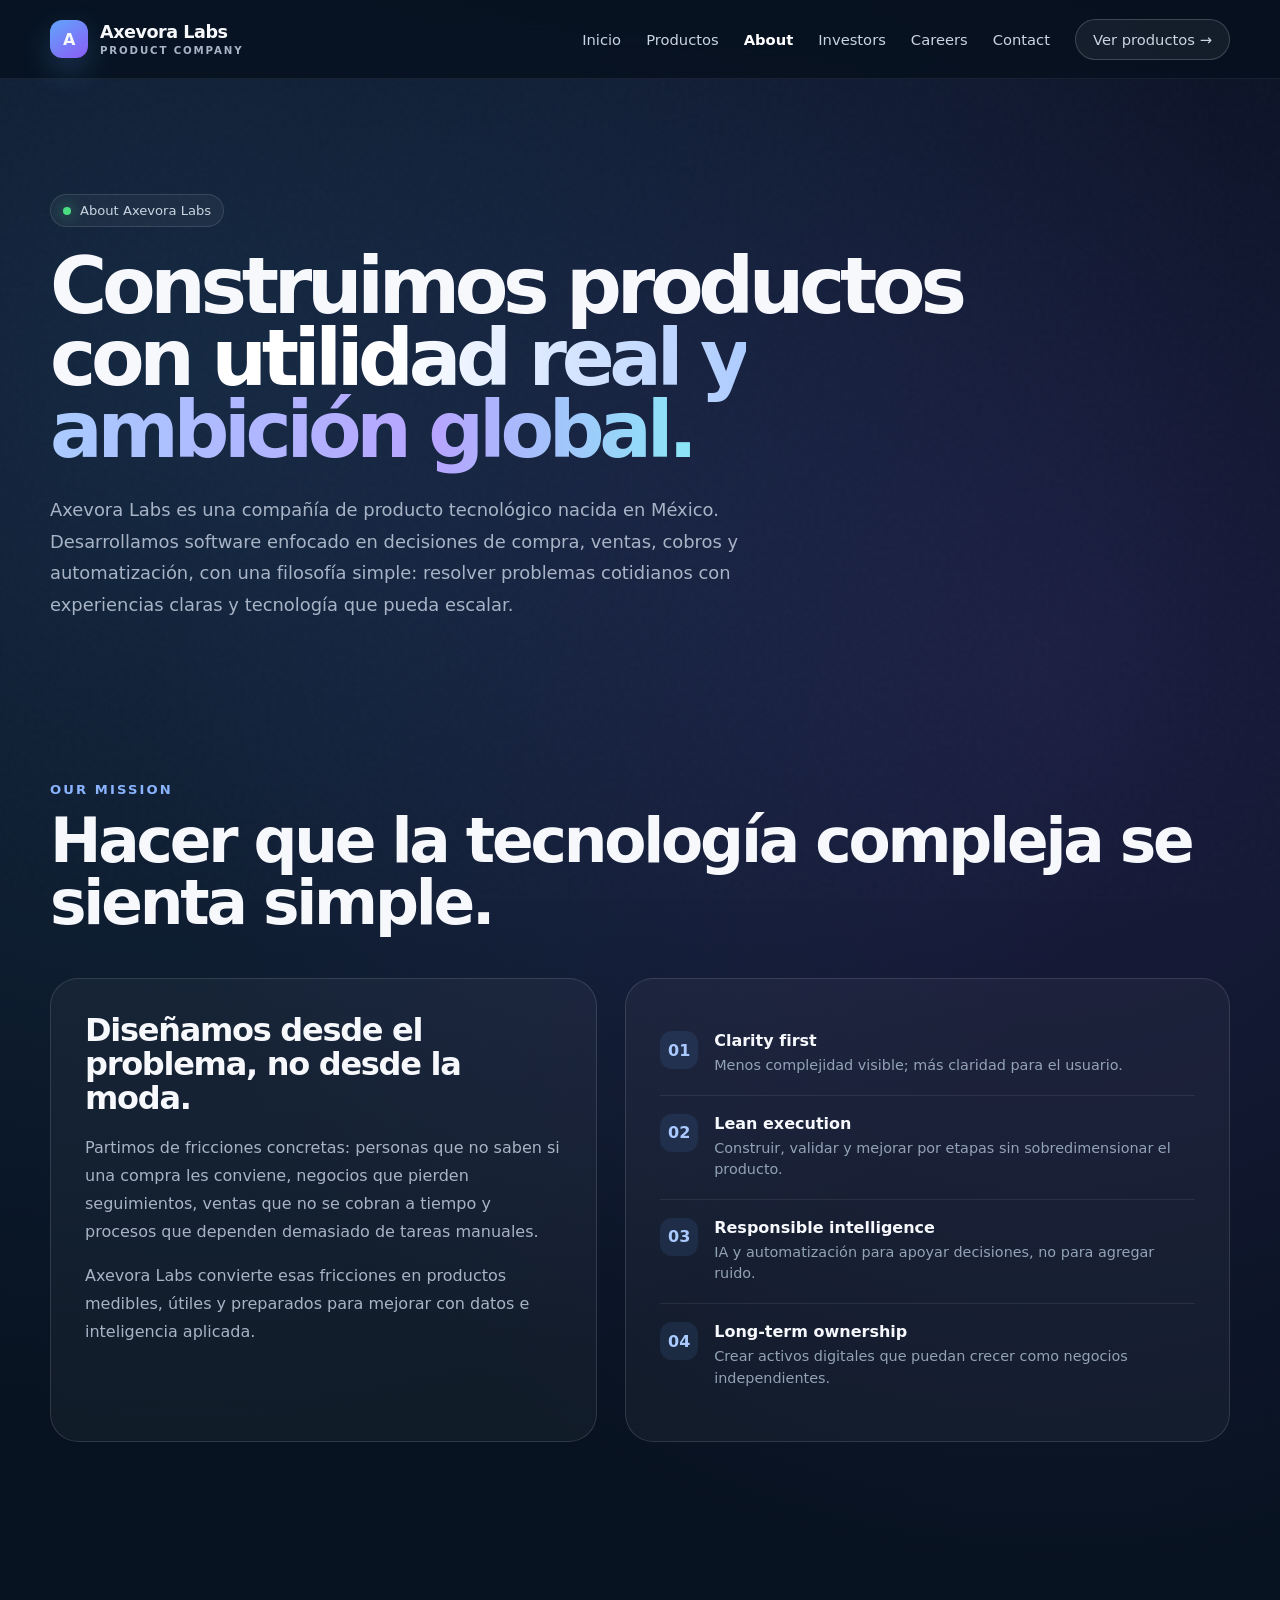
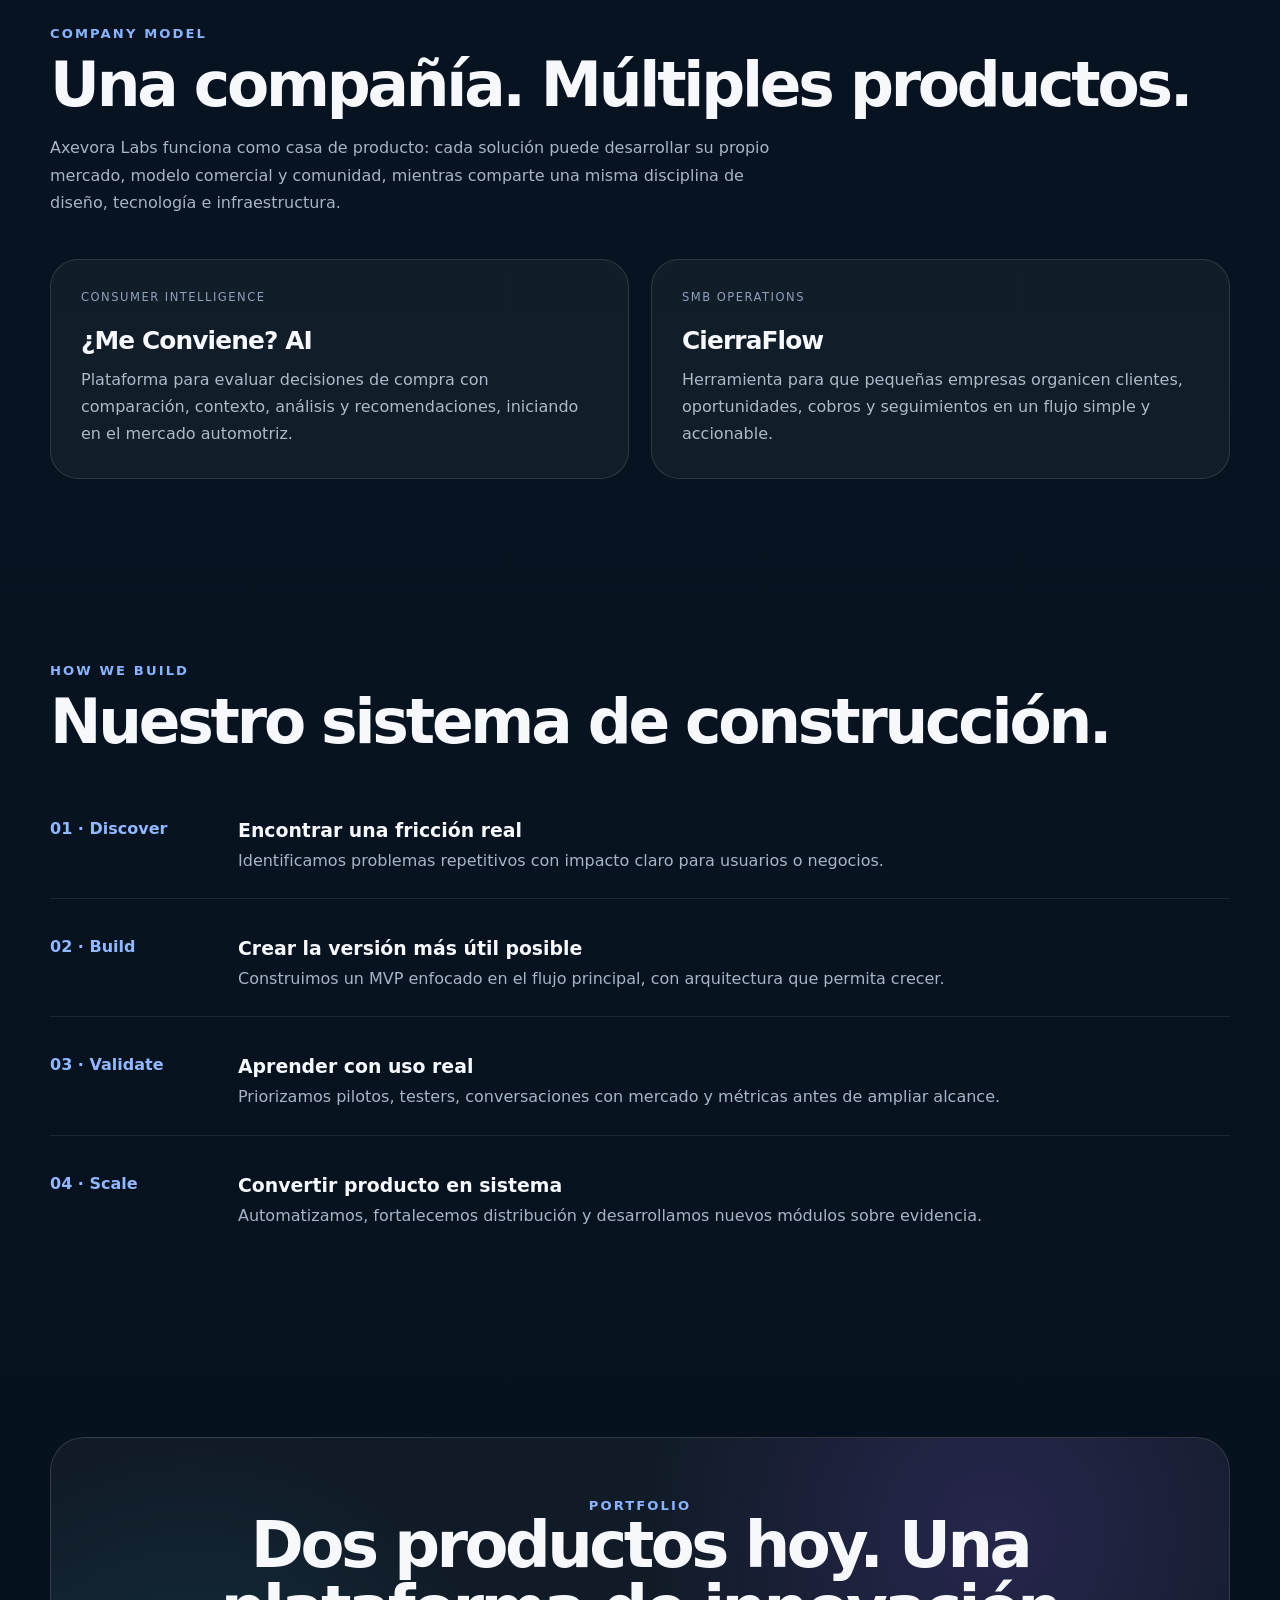
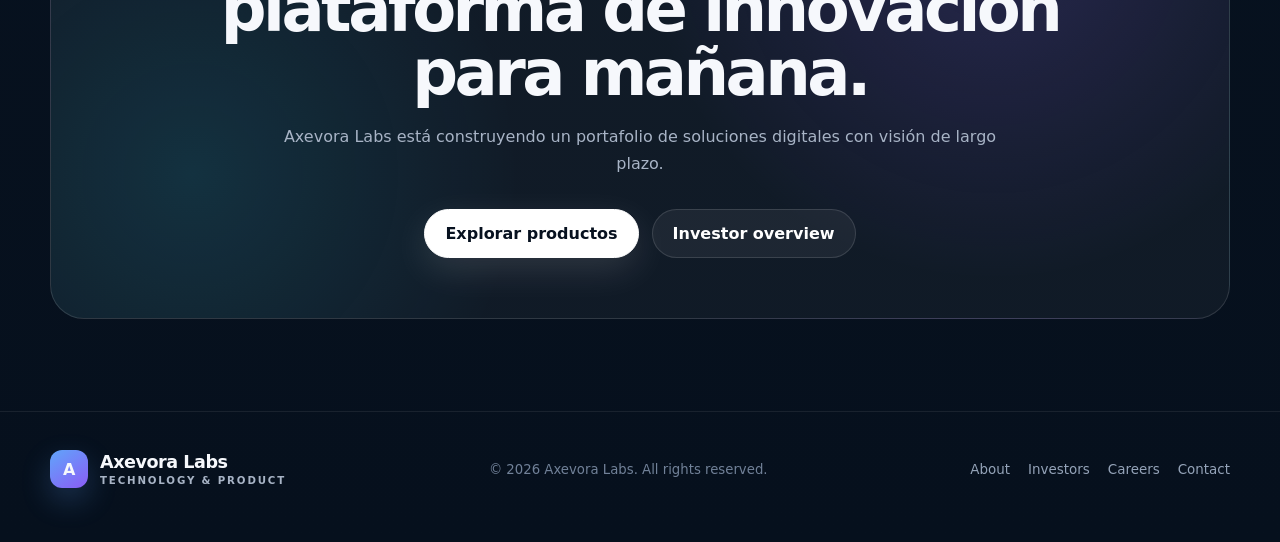
==== about.html @ 4fe407a6 "Add About page" ====
<!DOCTYPE html><html lang="es"><head><meta charset="UTF-8"><meta name="viewport" content="width=device-width,initial-scale=1"><meta name="description" content="About Axevora Labs — compañía de productos digitales e inteligencia aplicada."><meta name="theme-color" content="#07111f"><title>About | Axevora Labs</title><link rel="stylesheet" href="styles.css"></head><body><div class="noise"></div>
<div class="nav-wrap"><div class="container"><nav><a class="brand" href="index.html"><div class="brand-mark">A</div><div><span>Axevora Labs</span><small>Product Company</small></div></a><div class="nav-links"><a href="index.html">Inicio</a><a href="index.html#products">Productos</a><a class="active" href="about.html">About</a><a href="investors.html">Investors</a><a href="careers.html">Careers</a><a href="contact.html">Contact</a><a class="nav-cta" href="index.html#products">Ver productos →</a></div><a class="mobile-menu" href="index.html">Inicio</a></nav></div></div>
<main><section class="page-hero"><div class="container"><div class="eyebrow"><span class="dot"></span> About Axevora Labs</div><h1>Construimos productos con <span class="gradient-text">utilidad real y ambición global.</span></h1><p class="lede">Axevora Labs es una compañía de producto tecnológico nacida en México. Desarrollamos software enfocado en decisiones de compra, ventas, cobros y automatización, con una filosofía simple: resolver problemas cotidianos con experiencias claras y tecnología que pueda escalar.</p></div></section>
<section><div class="container"><div class="section-kicker">Our mission</div><h2 class="section-title">Hacer que la tecnología compleja se sienta simple.</h2><div class="split"><div class="panel"><h3>Diseñamos desde el problema, no desde la moda.</h3><p>Partimos de fricciones concretas: personas que no saben si una compra les conviene, negocios que pierden seguimientos, ventas que no se cobran a tiempo y procesos que dependen demasiado de tareas manuales.</p><p>Axevora Labs convierte esas fricciones en productos medibles, útiles y preparados para mejorar con datos e inteligencia aplicada.</p></div><div class="panel"><div class="value-list"><div class="value"><div class="value-num">01</div><div><strong>Clarity first</strong><span>Menos complejidad visible; más claridad para el usuario.</span></div></div><div class="value"><div class="value-num">02</div><div><strong>Lean execution</strong><span>Construir, validar y mejorar por etapas sin sobredimensionar el producto.</span></div></div><div class="value"><div class="value-num">03</div><div><strong>Responsible intelligence</strong><span>IA y automatización para apoyar decisiones, no para agregar ruido.</span></div></div><div class="value"><div class="value-num">04</div><div><strong>Long-term ownership</strong><span>Crear activos digitales que puedan crecer como negocios independientes.</span></div></div></div></div></div></div></section>
<section><div class="container"><div class="section-kicker">Company model</div><h2 class="section-title">Una compañía. Múltiples productos.</h2><p class="section-copy">Axevora Labs funciona como casa de producto: cada solución puede desarrollar su propio mercado, modelo comercial y comunidad, mientras comparte una misma disciplina de diseño, tecnología e infraestructura.</p><div class="grid-2"><div class="card"><div class="meta">Consumer intelligence</div><h3>¿Me Conviene? AI</h3><p>Plataforma para evaluar decisiones de compra con comparación, contexto, análisis y recomendaciones, iniciando en el mercado automotriz.</p></div><div class="card"><div class="meta">SMB operations</div><h3>CierraFlow</h3><p>Herramienta para que pequeñas empresas organicen clientes, oportunidades, cobros y seguimientos en un flujo simple y accionable.</p></div></div></div></section>
<section><div class="container"><div class="section-kicker">How we build</div><h2 class="section-title">Nuestro sistema de construcción.</h2><div class="timeline"><div class="timeline-item"><div class="year">01 · Discover</div><div><strong>Encontrar una fricción real</strong><p>Identificamos problemas repetitivos con impacto claro para usuarios o negocios.</p></div></div><div class="timeline-item"><div class="year">02 · Build</div><div><strong>Crear la versión más útil posible</strong><p>Construimos un MVP enfocado en el flujo principal, con arquitectura que permita crecer.</p></div></div><div class="timeline-item"><div class="year">03 · Validate</div><div><strong>Aprender con uso real</strong><p>Priorizamos pilotos, testers, conversaciones con mercado y métricas antes de ampliar alcance.</p></div></div><div class="timeline-item"><div class="year">04 · Scale</div><div><strong>Convertir producto en sistema</strong><p>Automatizamos, fortalecemos distribución y desarrollamos nuevos módulos sobre evidencia.</p></div></div></div></div></section>
<section><div class="container"><div class="cta"><div class="section-kicker">Portfolio</div><h2>Dos productos hoy. Una plataforma de innovación para mañana.</h2><p>Axevora Labs está construyendo un portafolio de soluciones digitales con visión de largo plazo.</p><div class="actions" style="justify-content:center"><a class="btn btn-primary" href="index.html#products">Explorar productos</a><a class="btn btn-secondary" href="investors.html">Investor overview</a></div></div></div></section></main>
<footer><div class="container footer-grid"><a class="brand" href="index.html"><div class="brand-mark">A</div><div><span>Axevora Labs</span><small>Technology & Product</small></div></a><div class="footer-copy">© 2026 Axevora Labs. All rights reserved.</div><div class="footer-links"><a href="about.html">About</a><a href="investors.html">Investors</a><a href="careers.html">Careers</a><a href="contact.html">Contact</a></div></div></footer><script src="app.js"></script></body></html>
---- styles.css ----
:root{--bg:#06101d;--bg2:#0a1728;--panel:rgba(255,255,255,.055);--text:#f6f8fc;--muted:#a8b4c6;--line:rgba(255,255,255,.12);--accent:#60a5fa;--accent2:#8b5cf6;--accent3:#22d3ee;--success:#4ade80;--shadow:0 30px 80px rgba(0,0,0,.28);--max:1180px}*{box-sizing:border-box}html{scroll-behavior:smooth}body{margin:0;font-family:Inter,ui-sans-serif,system-ui,-apple-system,BlinkMacSystemFont,"Segoe UI",sans-serif;color:var(--text);background:radial-gradient(circle at 15% 10%,rgba(96,165,250,.16),transparent 30%),radial-gradient(circle at 82% 18%,rgba(139,92,246,.15),transparent 28%),linear-gradient(180deg,#07111f 0%,#081321 55%,#06101d 100%);min-height:100vh;overflow-x:hidden}a{color:inherit;text-decoration:none}.noise{position:fixed;inset:0;pointer-events:none;opacity:.12;z-index:-1;background-image:url("data:image/svg+xml,%3Csvg viewBox='0 0 180 180' xmlns='http://www.w3.org/2000/svg'%3E%3Cfilter id='n'%3E%3CfeTurbulence type='fractalNoise' baseFrequency='.95' numOctaves='3' stitchTiles='stitch'/%3E%3C/filter%3E%3Crect width='100%25' height='100%25' filter='url(%23n)' opacity='.16'/%3E%3C/svg%3E")}.container{width:min(calc(100% - 40px),var(--max));margin:auto}.nav-wrap{position:sticky;top:0;z-index:50;backdrop-filter:blur(18px);background:rgba(6,16,29,.78);border-bottom:1px solid rgba(255,255,255,.07)}nav{height:78px;display:flex;align-items:center;justify-content:space-between;gap:28px}.brand{display:flex;align-items:center;gap:12px;font-weight:800;letter-spacing:-.03em}.brand-mark{width:38px;height:38px;border-radius:12px;background:linear-gradient(145deg,var(--accent),var(--accent2));display:grid;place-items:center;box-shadow:0 12px 30px rgba(96,165,250,.24);font-weight:900}.brand span{font-size:1.1rem}.brand small{display:block;font-size:.64rem;color:var(--muted);letter-spacing:.18em;text-transform:uppercase;margin-top:2px}.nav-links{display:flex;align-items:center;gap:25px;color:#cbd5e1;font-size:.92rem}.nav-links a:hover,.nav-links a.active{color:#fff}.nav-links a.active{font-weight:800}.nav-cta{padding:11px 17px;border:1px solid rgba(255,255,255,.18);border-radius:999px;background:rgba(255,255,255,.06)}.mobile-menu{display:none}.page-hero{padding:115px 0 70px}.page-hero .eyebrow,.eyebrow{display:inline-flex;align-items:center;gap:9px;padding:8px 12px;border-radius:999px;border:1px solid rgba(255,255,255,.12);background:rgba(255,255,255,.045);color:#cbd5e1;font-size:.82rem;margin-bottom:24px}.dot{width:8px;height:8px;border-radius:50%;background:var(--success);box-shadow:0 0 16px rgba(74,222,128,.8)}h1{margin:0;font-size:clamp(3.2rem,7vw,6.8rem);line-height:.92;letter-spacing:-.068em;max-width:980px}.page-hero h1{font-size:clamp(3rem,6.1vw,5.8rem)}.gradient-text{background:linear-gradient(90deg,#fff 15%,#a9c9ff 47%,#b7a4ff 78%,#8be7f7);-webkit-background-clip:text;background-clip:text;color:transparent}.lede{color:var(--muted);font-size:1.12rem;line-height:1.75;max-width:760px;margin:28px 0 0}.actions{display:flex;flex-wrap:wrap;gap:13px;margin-top:32px}.btn{display:inline-flex;align-items:center;justify-content:center;gap:10px;padding:14px 20px;border-radius:999px;font-weight:750;border:1px solid rgba(255,255,255,.13);transition:.25s ease}.btn-primary{background:#fff;color:#07111f;border-color:#fff;box-shadow:0 12px 36px rgba(255,255,255,.12)}.btn-secondary{background:rgba(255,255,255,.055);color:#fff}.btn:hover{transform:translateY(-2px)}section{padding:92px 0}.section-kicker{color:#8ab4ff;font-weight:800;font-size:.82rem;text-transform:uppercase;letter-spacing:.16em}.section-title{font-size:clamp(2.25rem,4.8vw,4.2rem);letter-spacing:-.052em;line-height:1.01;margin:13px 0 18px}.section-copy{color:var(--muted);max-width:720px;line-height:1.72}.grid-2{display:grid;grid-template-columns:repeat(2,1fr);gap:22px;margin-top:42px}.grid-3{display:grid;grid-template-columns:repeat(3,1fr);gap:18px;margin-top:42px}.card{padding:30px;border-radius:28px;border:1px solid var(--line);background:rgba(255,255,255,.045);position:relative;overflow:hidden}.card h3{font-size:1.55rem;letter-spacing:-.035em;margin:0 0 12px}.card p{color:#aeb9c9;line-height:1.68;margin:0}.card .meta{color:#8ea1ba;text-transform:uppercase;letter-spacing:.13em;font-size:.72rem;margin-bottom:22px}.number{font-size:3rem;font-weight:850;letter-spacing:-.06em;margin-bottom:18px}.timeline{margin-top:42px;display:grid;gap:14px}.timeline-item{display:grid;grid-template-columns:160px 1fr;gap:28px;padding:24px 0;border-bottom:1px solid rgba(255,255,255,.09)}.timeline-item:last-child{border-bottom:0}.timeline-item .year{color:#91b7ff;font-weight:800}.timeline-item strong{display:block;font-size:1.18rem;margin-bottom:7px}.timeline-item p{margin:0;color:var(--muted);line-height:1.65}.metric-grid{display:grid;grid-template-columns:repeat(4,1fr);gap:14px;margin-top:40px}.metric{border:1px solid var(--line);border-radius:22px;padding:25px;background:rgba(255,255,255,.035)}.metric strong{font-size:2rem;display:block;letter-spacing:-.05em}.metric span{color:#8fa0b6;font-size:.82rem}.split{display:grid;grid-template-columns:.95fr 1.05fr;gap:28px;align-items:stretch;margin-top:44px}.panel{border:1px solid var(--line);border-radius:28px;padding:34px;background:rgba(255,255,255,.04)}.panel h3{font-size:2rem;line-height:1.07;letter-spacing:-.04em;margin:0 0 18px}.panel p{color:var(--muted);line-height:1.75}.value-list{display:grid}.value{display:flex;gap:16px;padding:18px 0;border-bottom:1px solid rgba(255,255,255,.08)}.value:last-child{border-bottom:0}.value-num{width:38px;height:38px;flex:0 0 38px;border-radius:12px;display:grid;place-items:center;background:rgba(96,165,250,.1);color:#a9c9ff;font-weight:850}.value strong{display:block;margin-bottom:5px}.value span{color:#93a3b7;font-size:.9rem;line-height:1.5}.cta{border:1px solid rgba(255,255,255,.13);border-radius:34px;padding:60px;background:radial-gradient(circle at 80% 20%,rgba(139,92,246,.18),transparent 34%),radial-gradient(circle at 12% 70%,rgba(34,211,238,.12),transparent 30%),rgba(255,255,255,.045);text-align:center}.cta h2{font-size:clamp(2.4rem,5vw,4.7rem);letter-spacing:-.055em;line-height:1;margin:0 auto 18px;max-width:880px}.cta p{color:var(--muted);max-width:720px;margin:0 auto 29px;line-height:1.7}.role{display:flex;flex-direction:column;min-height:260px}.role .location{color:#8ea1ba;font-size:.8rem;margin-bottom:20px}.role .pill{margin-top:auto;align-self:flex-start;padding:8px 11px;border:1px solid rgba(255,255,255,.11);border-radius:999px;color:#cbd5e1;font-size:.76rem}.notice{padding:18px 20px;border:1px solid rgba(96,165,250,.22);background:rgba(96,165,250,.07);border-radius:18px;color:#c8d7ea;line-height:1.6;margin-top:25px}.investor-band{display:grid;grid-template-columns:1.15fr .85fr;gap:24px;margin-top:42px}.thesis{font-size:clamp(2rem,4vw,3.7rem);letter-spacing:-.05em;line-height:1.05;margin:0}.list-clean{list-style:none;margin:0;padding:0}.list-clean li{padding:15px 0;border-bottom:1px solid rgba(255,255,255,.08);color:#b4c0d0}.list-clean li:last-child{border-bottom:0}.product-strip{display:grid;grid-template-columns:1fr 1fr;gap:16px;margin-top:30px}.product-mini{padding:20px;border-radius:20px;border:1px solid var(--line);background:rgba(255,255,255,.04)}.product-mini strong{display:block;font-size:1.15rem;margin-bottom:6px}.product-mini span{color:#90a0b5;font-size:.84rem;line-height:1.5}.hero-home{min-height:calc(100vh - 78px);display:grid;align-items:center;padding:88px 0 70px}.hero-grid{display:grid;grid-template-columns:1.12fr .88fr;gap:62px;align-items:center}.hero-card{position:relative;border:1px solid rgba(255,255,255,.11);background:linear-gradient(180deg,rgba(255,255,255,.085),rgba(255,255,255,.035));box-shadow:var(--shadow);border-radius:32px;padding:28px;overflow:hidden;min-height:510px}.hero-card:before{content:"";position:absolute;width:320px;height:320px;right:-120px;top:-100px;border-radius:50%;background:rgba(96,165,250,.14);filter:blur(10px)}.card-label{color:#97a6bb;text-transform:uppercase;font-size:.74rem;letter-spacing:.17em}.signal{margin-top:26px;padding:22px;border-radius:22px;background:rgba(5,15,28,.64);border:1px solid rgba(255,255,255,.09)}.signal-top{display:flex;align-items:center;justify-content:space-between;gap:10px;margin-bottom:25px}.signal-title{font-size:1.2rem;font-weight:800}.status{font-size:.75rem;color:#b8eecb;background:rgba(74,222,128,.1);padding:6px 9px;border-radius:999px}.bars{display:flex;align-items:flex-end;gap:10px;height:160px;padding-top:18px}.bar{flex:1;border-radius:10px 10px 4px 4px;background:linear-gradient(180deg,#86b8ff,#7658f2);opacity:.9}.bar:nth-child(1){height:36%}.bar:nth-child(2){height:54%}.bar:nth-child(3){height:43%}.bar:nth-child(4){height:72%}.bar:nth-child(5){height:82%}.bar:nth-child(6){height:100%}.signal-footer{display:grid;grid-template-columns:repeat(2,1fr);gap:12px;margin-top:18px}.mini{background:rgba(255,255,255,.045);border:1px solid rgba(255,255,255,.08);border-radius:17px;padding:16px}.mini strong{display:block;font-size:1.42rem}.mini span{color:#8fa0b6;font-size:.76rem}.products-grid{display:grid;grid-template-columns:repeat(2,1fr);gap:22px;margin-top:44px}.product{padding:31px;border-radius:28px;border:1px solid var(--line);background:rgba(255,255,255,.045);position:relative;overflow:hidden;transition:.28s ease;min-height:420px;display:flex;flex-direction:column}.product:hover{transform:translateY(-5px);background:rgba(255,255,255,.062);border-color:rgba(255,255,255,.18)}.product-logo{display:flex;align-items:center;gap:15px;margin-bottom:62px;position:relative;z-index:2}.logo-icon{width:58px;height:58px;border-radius:17px;display:grid;place-items:center;border:1px solid rgba(255,255,255,.13);background:rgba(255,255,255,.07)}.logo-icon svg{width:34px;height:34px}.product-name{font-size:1.38rem;font-weight:850;letter-spacing:-.03em}.product-type{color:#8292a8;font-size:.77rem;margin-top:3px}.product h3{font-size:2rem;letter-spacing:-.04em;line-height:1.08;margin:0 0 15px;max-width:520px}.product p{color:#aeb9c9;line-height:1.65;margin:0 0 28px;max-width:560px}.product-link{margin-top:auto;display:inline-flex;align-items:center;gap:10px;font-weight:800;color:#fff;position:relative;z-index:2}footer{padding:38px 0 54px;border-top:1px solid rgba(255,255,255,.08)}.footer-grid{display:flex;align-items:center;justify-content:space-between;gap:20px;flex-wrap:wrap}.footer-copy{color:#718198;font-size:.83rem}.footer-links{display:flex;gap:18px;color:#94a3b8;font-size:.84rem;flex-wrap:wrap}@media(max-width:900px){.nav-links{display:none}.mobile-menu{display:inline-flex;padding:10px 13px;border-radius:12px;border:1px solid var(--line);background:rgba(255,255,255,.05);color:#fff}.hero-grid,.split,.investor-band{grid-template-columns:1fr}.hero-home{padding-top:58px}.hero-card{min-height:auto}.products-grid,.grid-3{grid-template-columns:1fr}.grid-2{grid-template-columns:1fr}.metric-grid{grid-template-columns:repeat(2,1fr)}.timeline-item{grid-template-columns:1fr;gap:8px}.cta{padding:42px 22px}}@media(max-width:560px){.container{width:min(calc(100% - 24px),var(--max))}nav{height:68px}.hero-home{min-height:auto;padding:48px 0 55px}.page-hero{padding:72px 0 48px}h1,.page-hero h1{font-size:3.2rem}section{padding:72px 0}.product{padding:24px;min-height:390px}.product-logo{margin-bottom:46px}.metric-grid,.product-strip{grid-template-columns:1fr}.footer-grid{align-items:flex-start;flex-direction:column}}

/* Contact */
.contact-layout{display:grid;grid-template-columns:.86fr 1.14fr;gap:28px;margin-top:44px;align-items:start}.contact-info{display:grid;gap:16px}.contact-card{padding:26px;border:1px solid var(--line);border-radius:24px;background:rgba(255,255,255,.04)}.contact-card .icon{width:44px;height:44px;border-radius:14px;display:grid;place-items:center;background:rgba(96,165,250,.1);border:1px solid rgba(96,165,250,.16);margin-bottom:20px;font-size:1.05rem}.contact-card h3{margin:0 0 8px;font-size:1.18rem;letter-spacing:-.025em}.contact-card p{margin:0;color:var(--muted);line-height:1.6;font-size:.92rem}.contact-card a{display:inline-block;margin-top:12px;color:#cfe2ff;font-weight:750}.contact-form-wrap{border:1px solid var(--line);border-radius:30px;background:linear-gradient(180deg,rgba(255,255,255,.065),rgba(255,255,255,.035));padding:34px;box-shadow:var(--shadow)}.contact-form-wrap h2{margin:0 0 8px;font-size:2rem;letter-spacing:-.04em}.form-intro{margin:0 0 28px;color:var(--muted);line-height:1.6}.contact-form{display:grid;gap:18px}.form-grid{display:grid;grid-template-columns:1fr 1fr;gap:16px}.field{display:grid;gap:8px}.field label{font-size:.82rem;color:#cbd5e1;font-weight:700}.field input,.field select,.field textarea{width:100%;border:1px solid rgba(255,255,255,.12);background:rgba(4,12,23,.66);color:#fff;border-radius:15px;padding:14px 15px;outline:none;font:inherit;transition:.2s ease}.field textarea{min-height:150px;resize:vertical}.field input::placeholder,.field textarea::placeholder{color:#66768d}.field input:focus,.field select:focus,.field textarea:focus{border-color:rgba(96,165,250,.6);box-shadow:0 0 0 4px rgba(96,165,250,.08)}.field select option{background:#0a1728;color:#fff}.consent{display:flex;gap:10px;align-items:flex-start;color:#91a1b6;font-size:.8rem;line-height:1.5}.consent input{margin-top:3px}.form-submit{border:0;cursor:pointer;min-width:170px}.form-submit[disabled]{opacity:.6;cursor:wait;transform:none}.form-status{display:none;padding:13px 15px;border-radius:14px;font-size:.86rem;line-height:1.5}.form-status.show{display:block}.form-status.success{background:rgba(74,222,128,.08);border:1px solid rgba(74,222,128,.2);color:#c7f9d8}.form-status.error{background:rgba(248,113,113,.08);border:1px solid rgba(248,113,113,.2);color:#fecaca}.form-note{color:#718198;font-size:.74rem;line-height:1.5;margin:0}.hp-field{position:absolute!important;left:-9999px!important;opacity:0!important;pointer-events:none!important}.contact-band{display:grid;grid-template-columns:1fr 1fr 1fr;gap:16px;margin-top:38px}.contact-band .card{min-height:220px}.contact-band .card strong{display:block;font-size:1.05rem;margin-bottom:8px}.contact-band .card a{color:#bfdbfe;font-weight:700}@media(max-width:900px){.contact-layout{grid-template-columns:1fr}.contact-band{grid-template-columns:1fr}.contact-info{grid-template-columns:1fr 1fr}}@media(max-width:620px){.form-grid,.contact-info{grid-template-columns:1fr}.contact-form-wrap{padding:24px}.contact-layout{margin-top:30px}}
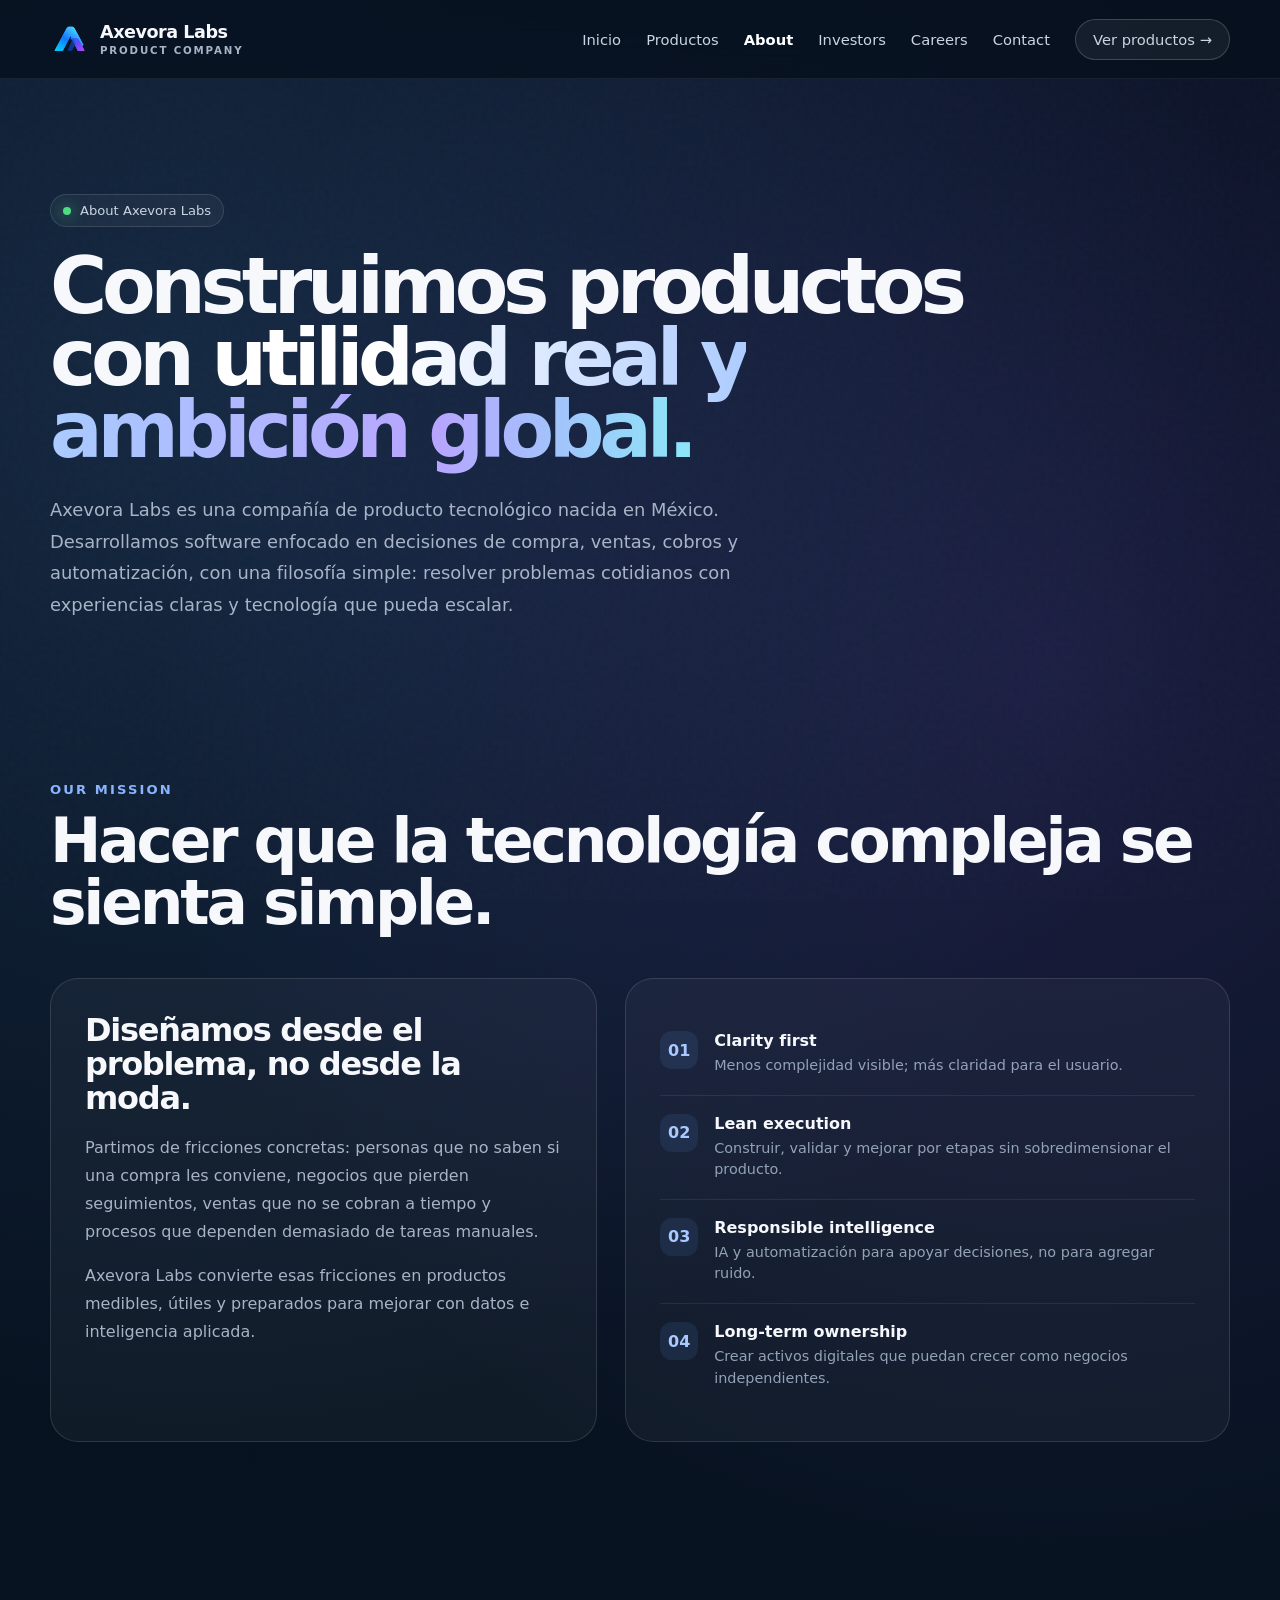
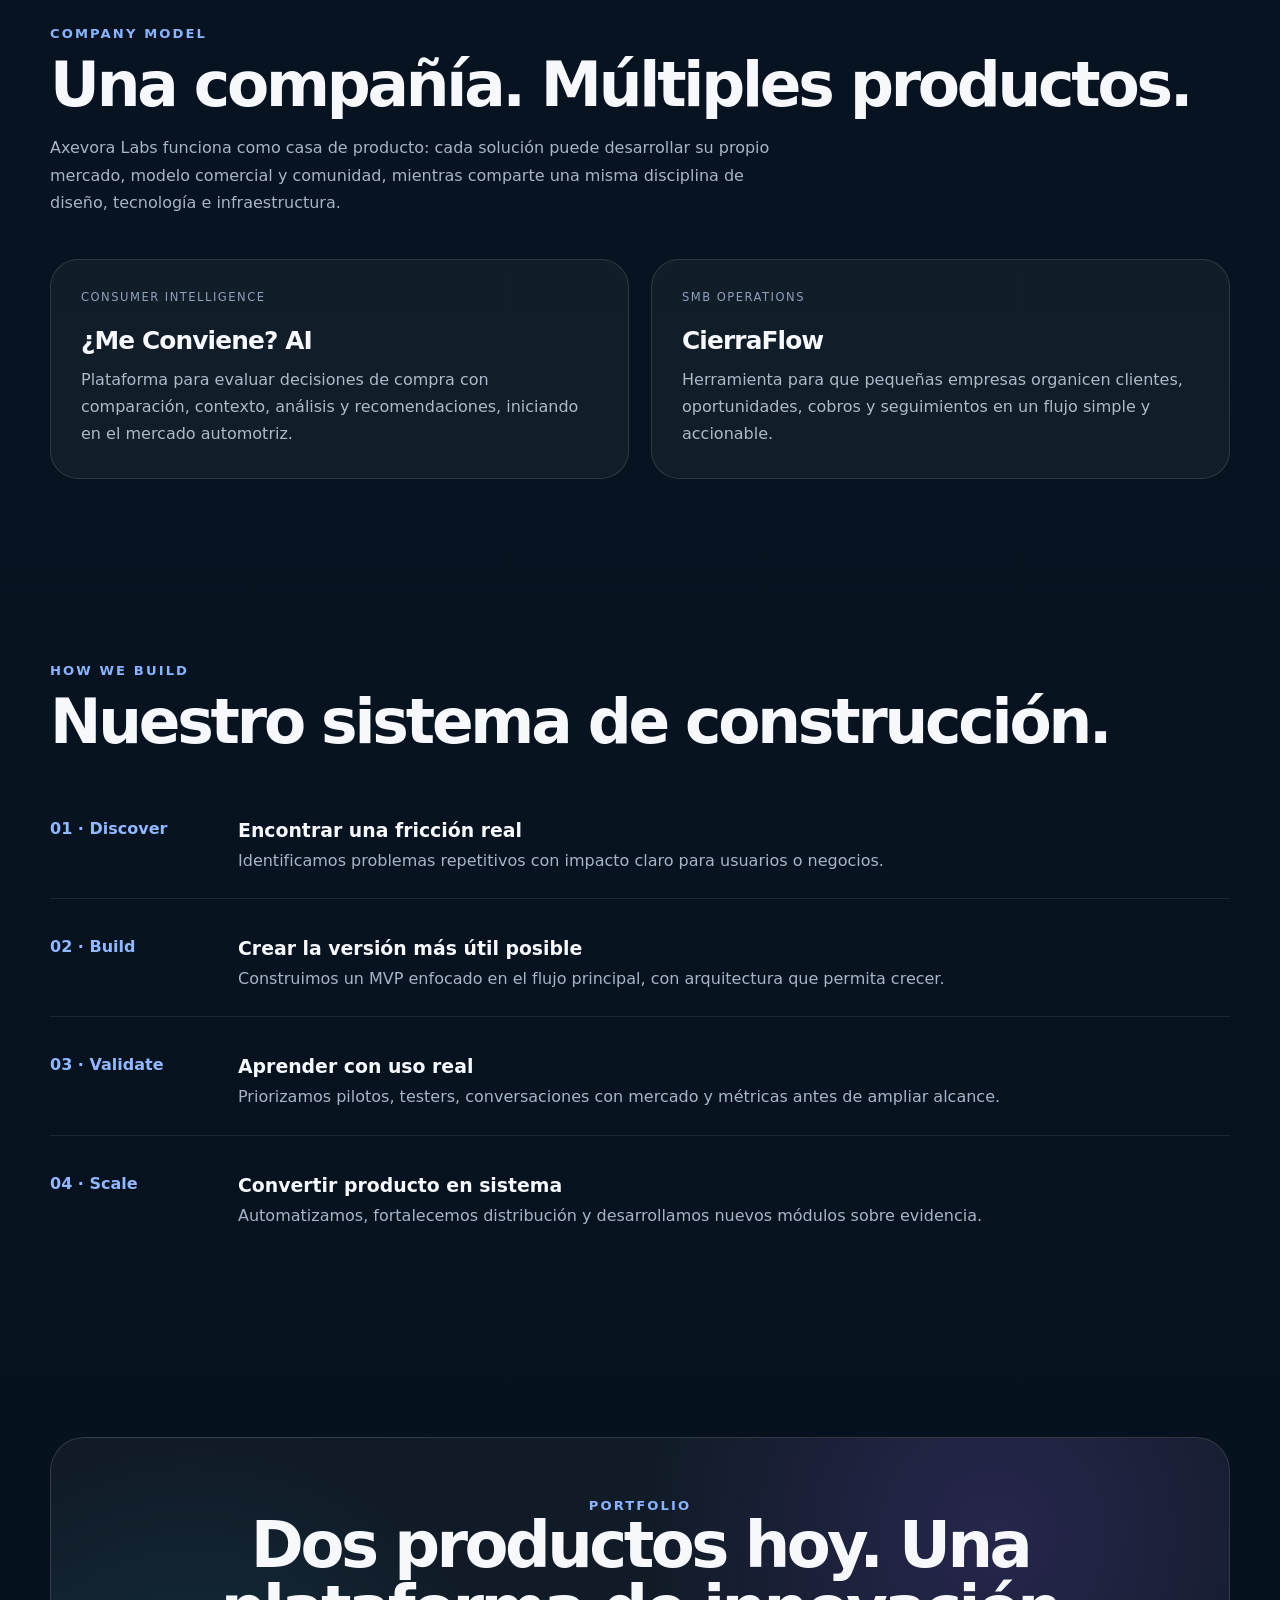
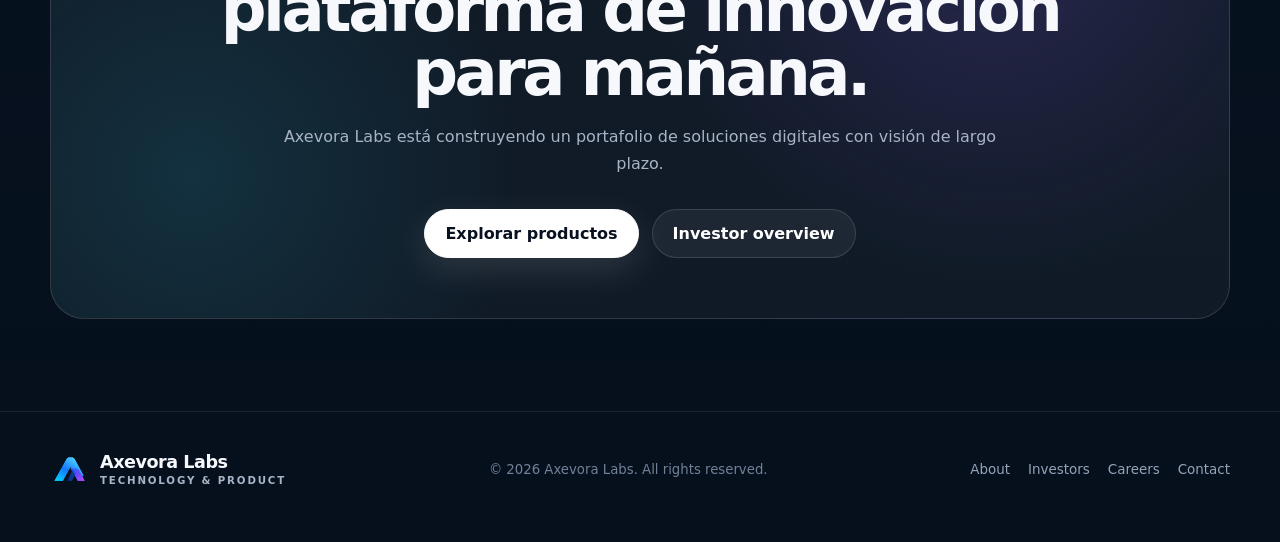
==== commit 5ef1f0f2: "Use Axevora logo on About page" ====
--- a/about.html
+++ b/about.html
@@ -1,8 +1,8 @@
 <!DOCTYPE html><html lang="es"><head><meta charset="UTF-8"><meta name="viewport" content="width=device-width,initial-scale=1"><meta name="description" content="About Axevora Labs — compañía de productos digitales e inteligencia aplicada."><meta name="theme-color" content="#07111f"><title>About | Axevora Labs</title><link rel="stylesheet" href="styles.css"></head><body><div class="noise"></div>
-<div class="nav-wrap"><div class="container"><nav><a class="brand" href="index.html"><div class="brand-mark">A</div><div><span>Axevora Labs</span><small>Product Company</small></div></a><div class="nav-links"><a href="index.html">Inicio</a><a href="index.html#products">Productos</a><a class="active" href="about.html">About</a><a href="investors.html">Investors</a><a href="careers.html">Careers</a><a href="contact.html">Contact</a><a class="nav-cta" href="index.html#products">Ver productos →</a></div><a class="mobile-menu" href="index.html">Inicio</a></nav></div></div>
+<div class="nav-wrap"><div class="container"><nav><a class="brand" href="index.html"><div class="brand-mark" style="background:none;box-shadow:none;padding:0"><img src="axevora-mark.svg" alt="" style="width:100%;height:100%;object-fit:contain;display:block"></div><div><span>Axevora Labs</span><small>Product Company</small></div></a><div class="nav-links"><a href="index.html">Inicio</a><a href="index.html#products">Productos</a><a class="active" href="about.html">About</a><a href="investors.html">Investors</a><a href="careers.html">Careers</a><a href="contact.html">Contact</a><a class="nav-cta" href="index.html#products">Ver productos →</a></div><a class="mobile-menu" href="index.html">Inicio</a></nav></div></div>
 <main><section class="page-hero"><div class="container"><div class="eyebrow"><span class="dot"></span> About Axevora Labs</div><h1>Construimos productos con <span class="gradient-text">utilidad real y ambición global.</span></h1><p class="lede">Axevora Labs es una compañía de producto tecnológico nacida en México. Desarrollamos software enfocado en decisiones de compra, ventas, cobros y automatización, con una filosofía simple: resolver problemas cotidianos con experiencias claras y tecnología que pueda escalar.</p></div></section>
 <section><div class="container"><div class="section-kicker">Our mission</div><h2 class="section-title">Hacer que la tecnología compleja se sienta simple.</h2><div class="split"><div class="panel"><h3>Diseñamos desde el problema, no desde la moda.</h3><p>Partimos de fricciones concretas: personas que no saben si una compra les conviene, negocios que pierden seguimientos, ventas que no se cobran a tiempo y procesos que dependen demasiado de tareas manuales.</p><p>Axevora Labs convierte esas fricciones en productos medibles, útiles y preparados para mejorar con datos e inteligencia aplicada.</p></div><div class="panel"><div class="value-list"><div class="value"><div class="value-num">01</div><div><strong>Clarity first</strong><span>Menos complejidad visible; más claridad para el usuario.</span></div></div><div class="value"><div class="value-num">02</div><div><strong>Lean execution</strong><span>Construir, validar y mejorar por etapas sin sobredimensionar el producto.</span></div></div><div class="value"><div class="value-num">03</div><div><strong>Responsible intelligence</strong><span>IA y automatización para apoyar decisiones, no para agregar ruido.</span></div></div><div class="value"><div class="value-num">04</div><div><strong>Long-term ownership</strong><span>Crear activos digitales que puedan crecer como negocios independientes.</span></div></div></div></div></div></div></section>
 <section><div class="container"><div class="section-kicker">Company model</div><h2 class="section-title">Una compañía. Múltiples productos.</h2><p class="section-copy">Axevora Labs funciona como casa de producto: cada solución puede desarrollar su propio mercado, modelo comercial y comunidad, mientras comparte una misma disciplina de diseño, tecnología e infraestructura.</p><div class="grid-2"><div class="card"><div class="meta">Consumer intelligence</div><h3>¿Me Conviene? AI</h3><p>Plataforma para evaluar decisiones de compra con comparación, contexto, análisis y recomendaciones, iniciando en el mercado automotriz.</p></div><div class="card"><div class="meta">SMB operations</div><h3>CierraFlow</h3><p>Herramienta para que pequeñas empresas organicen clientes, oportunidades, cobros y seguimientos en un flujo simple y accionable.</p></div></div></div></section>
 <section><div class="container"><div class="section-kicker">How we build</div><h2 class="section-title">Nuestro sistema de construcción.</h2><div class="timeline"><div class="timeline-item"><div class="year">01 · Discover</div><div><strong>Encontrar una fricción real</strong><p>Identificamos problemas repetitivos con impacto claro para usuarios o negocios.</p></div></div><div class="timeline-item"><div class="year">02 · Build</div><div><strong>Crear la versión más útil posible</strong><p>Construimos un MVP enfocado en el flujo principal, con arquitectura que permita crecer.</p></div></div><div class="timeline-item"><div class="year">03 · Validate</div><div><strong>Aprender con uso real</strong><p>Priorizamos pilotos, testers, conversaciones con mercado y métricas antes de ampliar alcance.</p></div></div><div class="timeline-item"><div class="year">04 · Scale</div><div><strong>Convertir producto en sistema</strong><p>Automatizamos, fortalecemos distribución y desarrollamos nuevos módulos sobre evidencia.</p></div></div></div></div></section>
 <section><div class="container"><div class="cta"><div class="section-kicker">Portfolio</div><h2>Dos productos hoy. Una plataforma de innovación para mañana.</h2><p>Axevora Labs está construyendo un portafolio de soluciones digitales con visión de largo plazo.</p><div class="actions" style="justify-content:center"><a class="btn btn-primary" href="index.html#products">Explorar productos</a><a class="btn btn-secondary" href="investors.html">Investor overview</a></div></div></div></section></main>
-<footer><div class="container footer-grid"><a class="brand" href="index.html"><div class="brand-mark">A</div><div><span>Axevora Labs</span><small>Technology & Product</small></div></a><div class="footer-copy">© 2026 Axevora Labs. All rights reserved.</div><div class="footer-links"><a href="about.html">About</a><a href="investors.html">Investors</a><a href="careers.html">Careers</a><a href="contact.html">Contact</a></div></div></footer><script src="app.js"></script></body></html>
+<footer><div class="container footer-grid"><a class="brand" href="index.html"><div class="brand-mark" style="background:none;box-shadow:none;padding:0"><img src="axevora-mark.svg" alt="" style="width:100%;height:100%;object-fit:contain;display:block"></div><div><span>Axevora Labs</span><small>Technology & Product</small></div></a><div class="footer-copy">© 2026 Axevora Labs. All rights reserved.</div><div class="footer-links"><a href="about.html">About</a><a href="investors.html">Investors</a><a href="careers.html">Careers</a><a href="contact.html">Contact</a></div></div></footer><script src="app.js"></script></body></html>
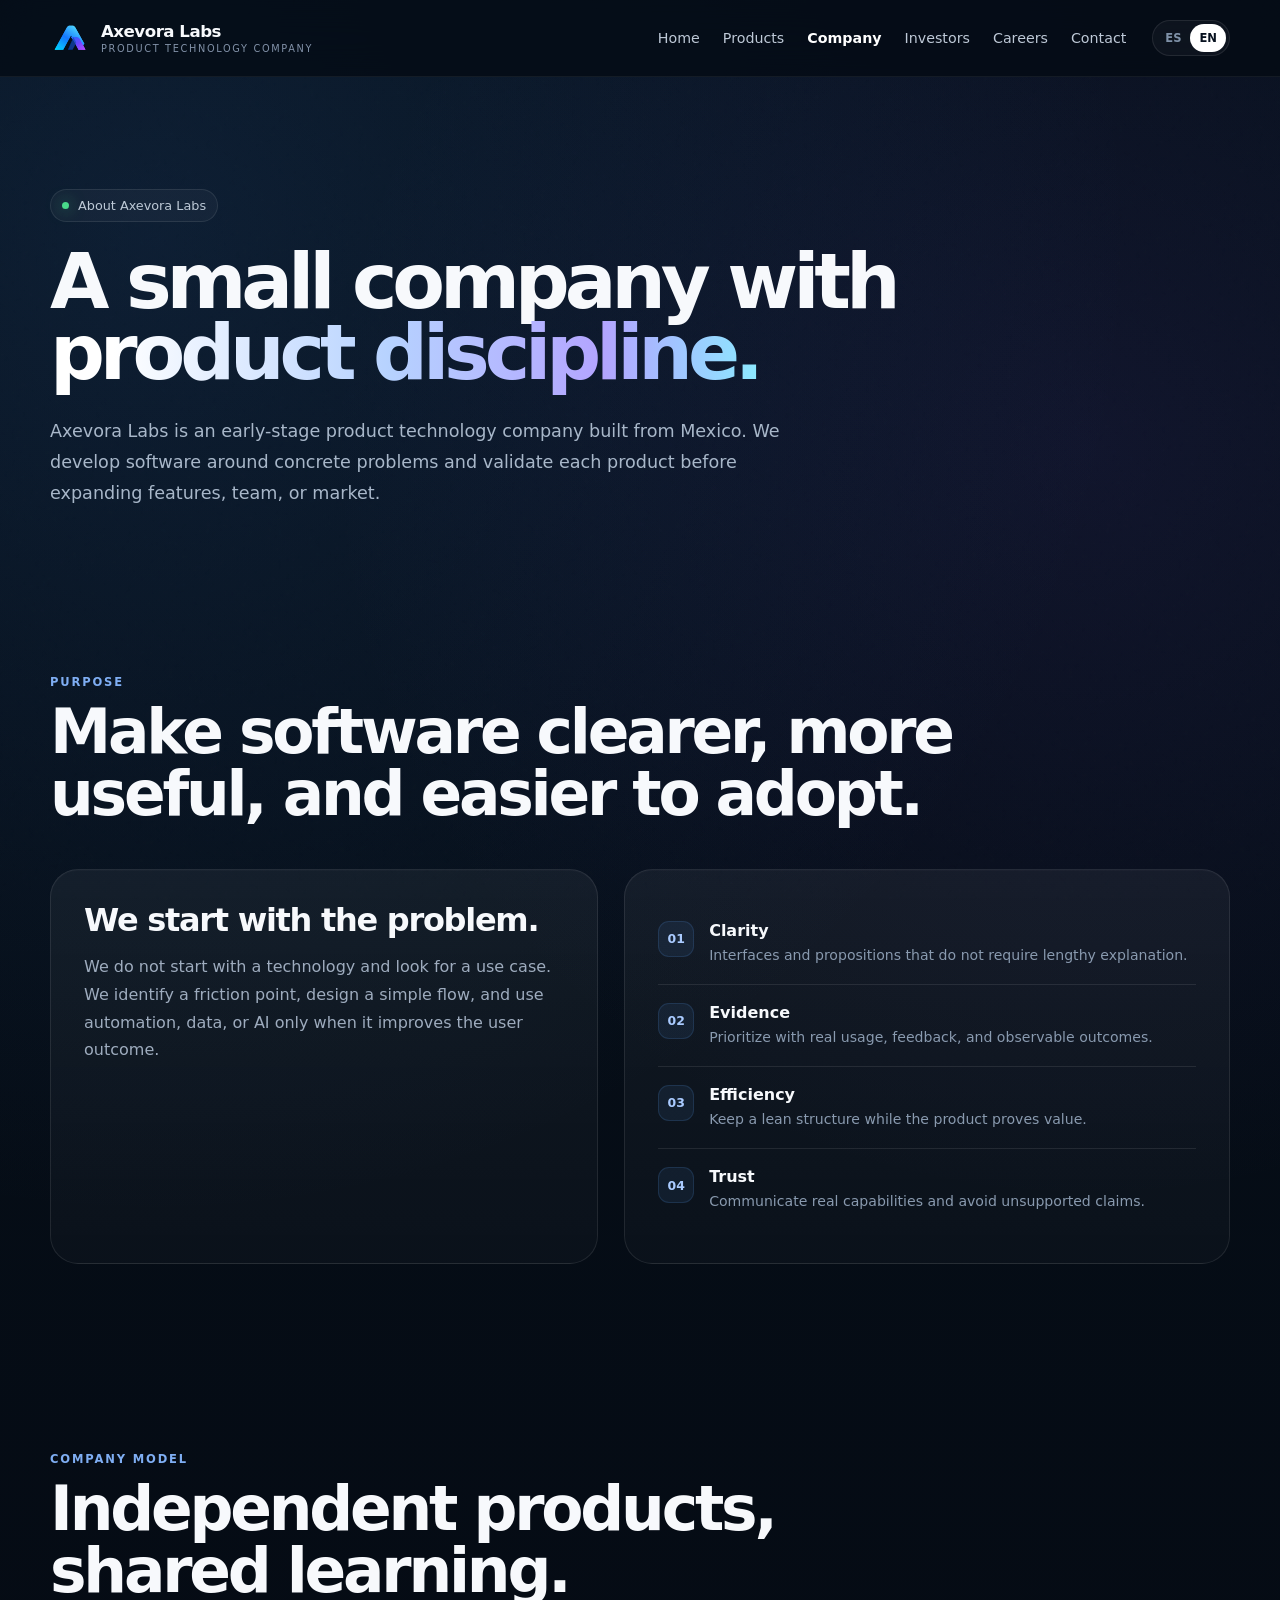
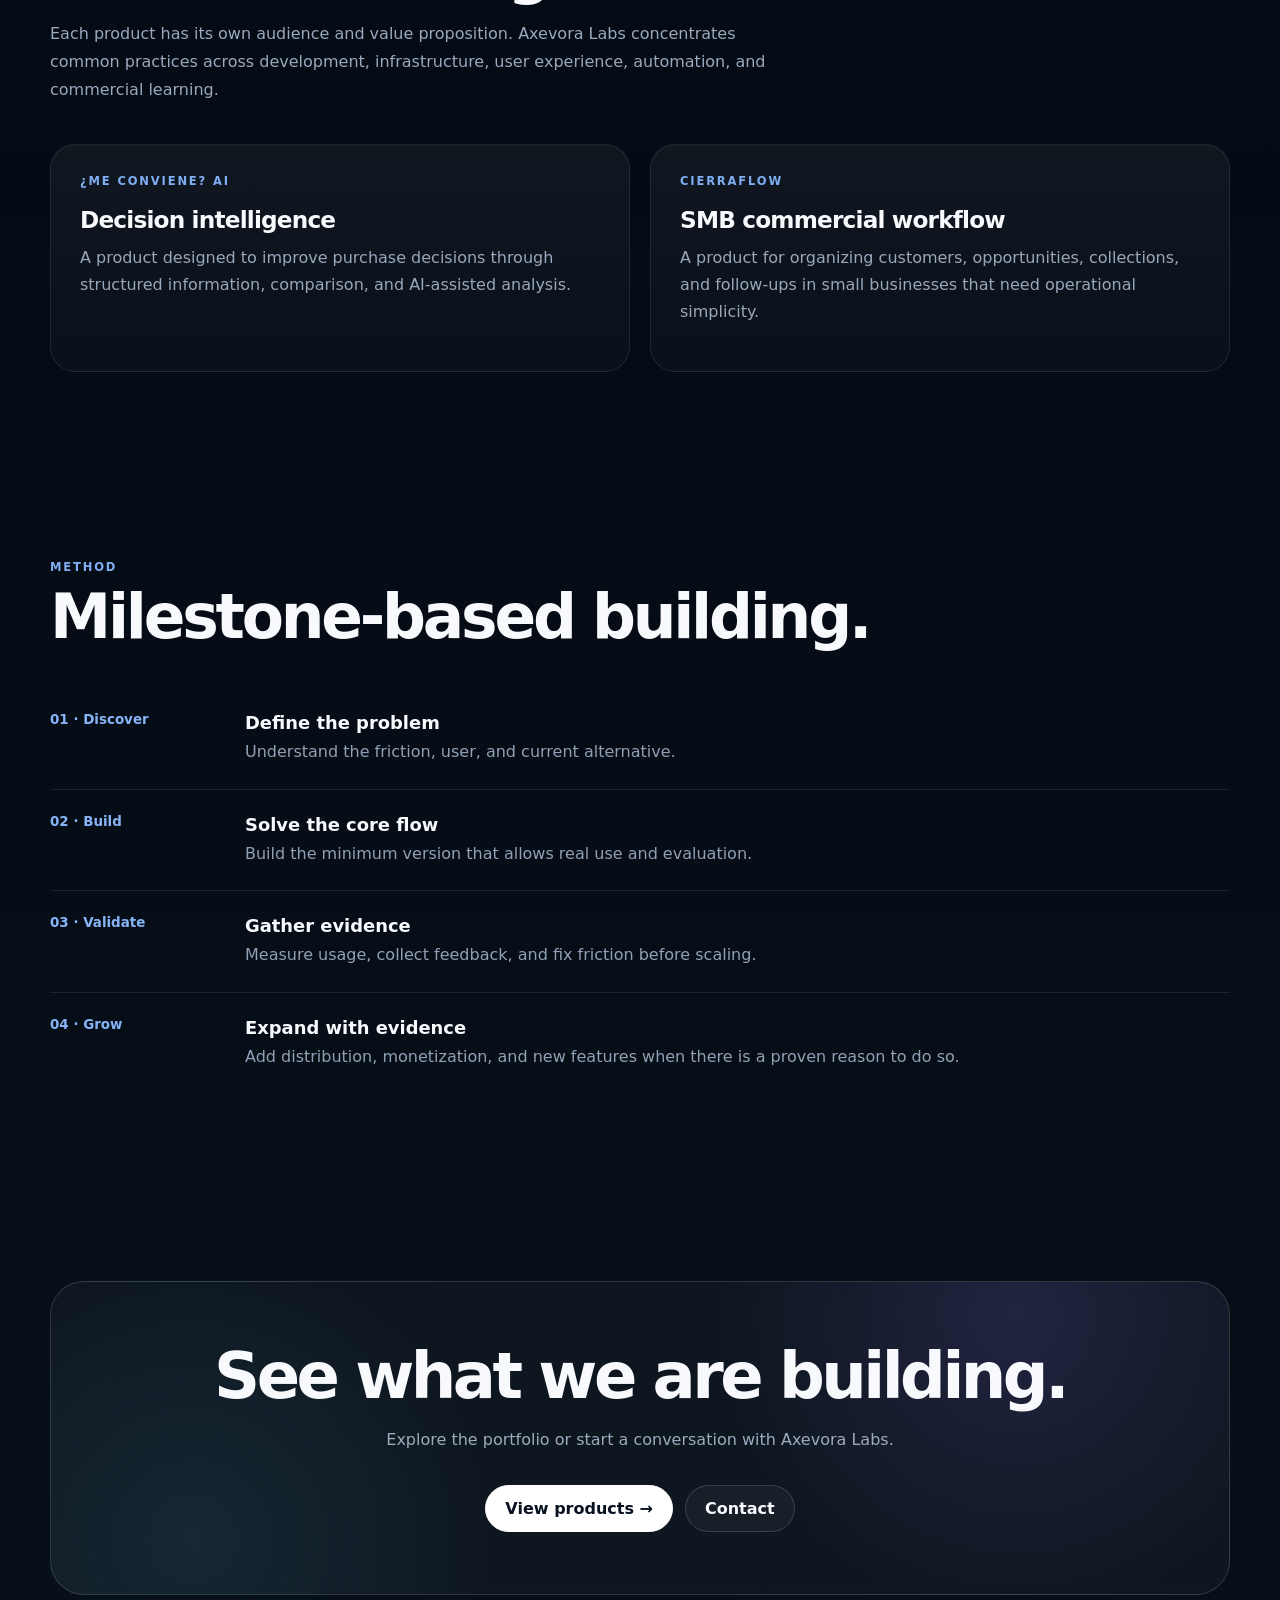
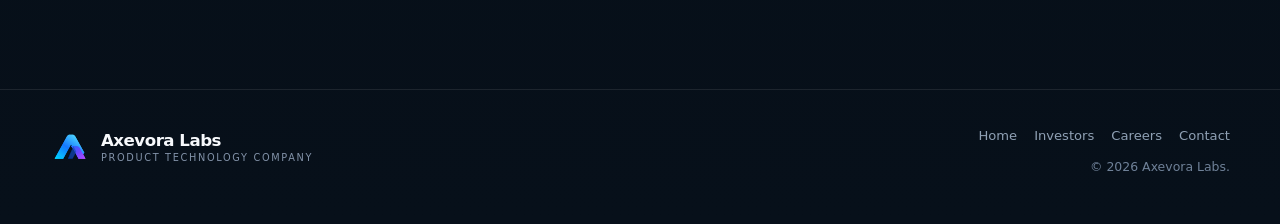
==== commit de997937: "Rewrite Axevora Labs company page" ====
--- a/about.html
+++ b/about.html
@@ -1,8 +1 @@
-<!DOCTYPE html><html lang="es"><head><meta charset="UTF-8"><meta name="viewport" content="width=device-width,initial-scale=1"><meta name="description" content="About Axevora Labs — compañía de productos digitales e inteligencia aplicada."><meta name="theme-color" content="#07111f"><title>About | Axevora Labs</title><link rel="stylesheet" href="styles.css"></head><body><div class="noise"></div>
-<div class="nav-wrap"><div class="container"><nav><a class="brand" href="index.html"><div class="brand-mark" style="background:none;box-shadow:none;padding:0"><img src="axevora-mark.svg" alt="" style="width:100%;height:100%;object-fit:contain;display:block"></div><div><span>Axevora Labs</span><small>Product Company</small></div></a><div class="nav-links"><a href="index.html">Inicio</a><a href="index.html#products">Productos</a><a class="active" href="about.html">About</a><a href="investors.html">Investors</a><a href="careers.html">Careers</a><a href="contact.html">Contact</a><a class="nav-cta" href="index.html#products">Ver productos →</a></div><a class="mobile-menu" href="index.html">Inicio</a></nav></div></div>
-<main><section class="page-hero"><div class="container"><div class="eyebrow"><span class="dot"></span> About Axevora Labs</div><h1>Construimos productos con <span class="gradient-text">utilidad real y ambición global.</span></h1><p class="lede">Axevora Labs es una compañía de producto tecnológico nacida en México. Desarrollamos software enfocado en decisiones de compra, ventas, cobros y automatización, con una filosofía simple: resolver problemas cotidianos con experiencias claras y tecnología que pueda escalar.</p></div></section>
-<section><div class="container"><div class="section-kicker">Our mission</div><h2 class="section-title">Hacer que la tecnología compleja se sienta simple.</h2><div class="split"><div class="panel"><h3>Diseñamos desde el problema, no desde la moda.</h3><p>Partimos de fricciones concretas: personas que no saben si una compra les conviene, negocios que pierden seguimientos, ventas que no se cobran a tiempo y procesos que dependen demasiado de tareas manuales.</p><p>Axevora Labs convierte esas fricciones en productos medibles, útiles y preparados para mejorar con datos e inteligencia aplicada.</p></div><div class="panel"><div class="value-list"><div class="value"><div class="value-num">01</div><div><strong>Clarity first</strong><span>Menos complejidad visible; más claridad para el usuario.</span></div></div><div class="value"><div class="value-num">02</div><div><strong>Lean execution</strong><span>Construir, validar y mejorar por etapas sin sobredimensionar el producto.</span></div></div><div class="value"><div class="value-num">03</div><div><strong>Responsible intelligence</strong><span>IA y automatización para apoyar decisiones, no para agregar ruido.</span></div></div><div class="value"><div class="value-num">04</div><div><strong>Long-term ownership</strong><span>Crear activos digitales que puedan crecer como negocios independientes.</span></div></div></div></div></div></div></section>
-<section><div class="container"><div class="section-kicker">Company model</div><h2 class="section-title">Una compañía. Múltiples productos.</h2><p class="section-copy">Axevora Labs funciona como casa de producto: cada solución puede desarrollar su propio mercado, modelo comercial y comunidad, mientras comparte una misma disciplina de diseño, tecnología e infraestructura.</p><div class="grid-2"><div class="card"><div class="meta">Consumer intelligence</div><h3>¿Me Conviene? AI</h3><p>Plataforma para evaluar decisiones de compra con comparación, contexto, análisis y recomendaciones, iniciando en el mercado automotriz.</p></div><div class="card"><div class="meta">SMB operations</div><h3>CierraFlow</h3><p>Herramienta para que pequeñas empresas organicen clientes, oportunidades, cobros y seguimientos en un flujo simple y accionable.</p></div></div></div></section>
-<section><div class="container"><div class="section-kicker">How we build</div><h2 class="section-title">Nuestro sistema de construcción.</h2><div class="timeline"><div class="timeline-item"><div class="year">01 · Discover</div><div><strong>Encontrar una fricción real</strong><p>Identificamos problemas repetitivos con impacto claro para usuarios o negocios.</p></div></div><div class="timeline-item"><div class="year">02 · Build</div><div><strong>Crear la versión más útil posible</strong><p>Construimos un MVP enfocado en el flujo principal, con arquitectura que permita crecer.</p></div></div><div class="timeline-item"><div class="year">03 · Validate</div><div><strong>Aprender con uso real</strong><p>Priorizamos pilotos, testers, conversaciones con mercado y métricas antes de ampliar alcance.</p></div></div><div class="timeline-item"><div class="year">04 · Scale</div><div><strong>Convertir producto en sistema</strong><p>Automatizamos, fortalecemos distribución y desarrollamos nuevos módulos sobre evidencia.</p></div></div></div></div></section>
-<section><div class="container"><div class="cta"><div class="section-kicker">Portfolio</div><h2>Dos productos hoy. Una plataforma de innovación para mañana.</h2><p>Axevora Labs está construyendo un portafolio de soluciones digitales con visión de largo plazo.</p><div class="actions" style="justify-content:center"><a class="btn btn-primary" href="index.html#products">Explorar productos</a><a class="btn btn-secondary" href="investors.html">Investor overview</a></div></div></div></section></main>
-<footer><div class="container footer-grid"><a class="brand" href="index.html"><div class="brand-mark" style="background:none;box-shadow:none;padding:0"><img src="axevora-mark.svg" alt="" style="width:100%;height:100%;object-fit:contain;display:block"></div><div><span>Axevora Labs</span><small>Technology & Product</small></div></a><div class="footer-copy">© 2026 Axevora Labs. All rights reserved.</div><div class="footer-links"><a href="about.html">About</a><a href="investors.html">Investors</a><a href="careers.html">Careers</a><a href="contact.html">Contact</a></div></div></footer><script src="app.js"></script></body></html>
+<!DOCTYPE html><html lang="es"><head><meta charset="UTF-8"><meta name="viewport" content="width=device-width,initial-scale=1"><meta name="description" content="About Axevora Labs — an early-stage product technology company building focused digital products from Mexico."><meta name="theme-color" content="#050b14"><title>Company | Axevora Labs</title><link rel="stylesheet" href="styles.css"></head><body><div class="noise"></div><div class="nav-wrap"><div class="container"><nav><a class="brand" href="index.html"><div class="brand-mark"><img src="axevora-mark.svg" alt=""></div><div><span>Axevora Labs</span><small>Product Technology Company</small></div></a><div class="nav-links"><a href="index.html" data-es="Inicio" data-en="Home">Inicio</a><a href="index.html#products" data-es="Productos" data-en="Products">Productos</a><a class="active" href="about.html" data-es="Compañía" data-en="Company">Compañía</a><a href="investors.html" data-es="Inversionistas" data-en="Investors">Inversionistas</a><a href="careers.html" data-es="Talento" data-en="Careers">Talento</a><a href="contact.html" data-es="Contacto" data-en="Contact">Contacto</a><div class="lang-switch"><button data-lang-btn="es">ES</button><button data-lang-btn="en">EN</button></div></div><button class="mobile-menu-btn" data-menu-btn>☰</button></nav><div class="mobile-panel" data-mobile-panel><a href="index.html">Home</a><a href="investors.html">Investors</a><a href="careers.html">Careers</a><a href="contact.html">Contact</a><div class="lang-switch"><button data-lang-btn="es">ES</button><button data-lang-btn="en">EN</button></div></div></div></div><main><section class="page-hero"><div class="container"><div class="eyebrow"><span class="dot"></span><span data-es="Acerca de Axevora Labs" data-en="About Axevora Labs">Acerca de Axevora Labs</span></div><h1><span data-es="Una compañía pequeña con " data-en="A small company with ">Una compañía pequeña con </span><span class="gradient-text" data-es="disciplina de producto." data-en="product discipline.">disciplina de producto.</span></h1><p class="lede" data-es="Axevora Labs es una compañía de producto tecnológico en etapa temprana, construida desde México. Desarrollamos software enfocado en problemas concretos y validamos cada producto antes de ampliar funciones, equipo o mercado." data-en="Axevora Labs is an early-stage product technology company built from Mexico. We develop software around concrete problems and validate each product before expanding features, team, or market.">Axevora Labs es una compañía de producto tecnológico en etapa temprana, construida desde México. Desarrollamos software enfocado en problemas concretos y validamos cada producto antes de ampliar funciones, equipo o mercado.</p></div></section><section><div class="container"><div class="section-kicker" data-es="Propósito" data-en="Purpose">Propósito</div><h2 class="section-title" data-es="Hacer software más claro, útil y fácil de adoptar." data-en="Make software clearer, more useful, and easier to adopt.">Hacer software más claro, útil y fácil de adoptar.</h2><div class="split"><div class="panel"><h3 data-es="Empezamos por el problema." data-en="We start with the problem.">Empezamos por el problema.</h3><p data-es="No partimos de una tecnología específica para buscarle uso. Identificamos una fricción, diseñamos un flujo sencillo y usamos automatización, datos o IA solo cuando mejoran el resultado para el usuario." data-en="We do not start with a technology and look for a use case. We identify a friction point, design a simple flow, and use automation, data, or AI only when it improves the user outcome.">No partimos de una tecnología específica para buscarle uso. Identificamos una fricción, diseñamos un flujo sencillo y usamos automatización, datos o IA solo cuando mejoran el resultado para el usuario.</p></div><div class="panel"><div class="value-list"><div class="value"><div class="value-num">01</div><div><strong>Clarity</strong><span data-es="Interfaces y propuestas que se entiendan sin explicación extensa." data-en="Interfaces and propositions that do not require lengthy explanation.">Interfaces y propuestas que se entiendan sin explicación extensa.</span></div></div><div class="value"><div class="value-num">02</div><div><strong>Evidence</strong><span data-es="Priorizar con uso real, feedback y resultados observables." data-en="Prioritize with real usage, feedback, and observable outcomes.">Priorizar con uso real, feedback y resultados observables.</span></div></div><div class="value"><div class="value-num">03</div><div><strong>Efficiency</strong><span data-es="Mantener una estructura ligera mientras el producto demuestra valor." data-en="Keep a lean structure while the product proves value.">Mantener una estructura ligera mientras el producto demuestra valor.</span></div></div><div class="value"><div class="value-num">04</div><div><strong>Trust</strong><span data-es="Comunicar capacidades reales y evitar promesas sin respaldo." data-en="Communicate real capabilities and avoid unsupported claims.">Comunicar capacidades reales y evitar promesas sin respaldo.</span></div></div></div></div></div></div></section><section><div class="container"><div class="section-kicker" data-es="Modelo de compañía" data-en="Company model">Modelo de compañía</div><h2 class="section-title" data-es="Productos independientes, aprendizaje compartido." data-en="Independent products, shared learning.">Productos independientes, aprendizaje compartido.</h2><p class="section-copy" data-es="Cada producto tiene su propia audiencia y propuesta de valor. Axevora Labs concentra prácticas comunes de desarrollo, infraestructura, experiencia de usuario, automatización y aprendizaje comercial." data-en="Each product has its own audience and value proposition. Axevora Labs concentrates common practices across development, infrastructure, user experience, automation, and commercial learning.">Cada producto tiene su propia audiencia y propuesta de valor. Axevora Labs concentra prácticas comunes de desarrollo, infraestructura, experiencia de usuario, automatización y aprendizaje comercial.</p><div class="grid-2"><div class="card"><div class="meta">¿Me Conviene? AI</div><h3>Decision intelligence</h3><p data-es="Producto orientado a mejorar decisiones de compra mediante información estructurada, comparación y análisis asistido por IA." data-en="A product designed to improve purchase decisions through structured information, comparison, and AI-assisted analysis.">Producto orientado a mejorar decisiones de compra mediante información estructurada, comparación y análisis asistido por IA.</p></div><div class="card"><div class="meta">CierraFlow</div><h3>SMB commercial workflow</h3><p data-es="Producto para organizar clientes, oportunidades, cobros y seguimientos en pequeños negocios que necesitan simplicidad operativa." data-en="A product for organizing customers, opportunities, collections, and follow-ups in small businesses that need operational simplicity.">Producto para organizar clientes, oportunidades, cobros y seguimientos en pequeños negocios que necesitan simplicidad operativa.</p></div></div></div></section><section><div class="container"><div class="section-kicker" data-es="Método" data-en="Method">Método</div><h2 class="section-title" data-es="Construcción por hitos." data-en="Milestone-based building.">Construcción por hitos.</h2><div class="timeline"><div class="timeline-item"><div class="year">01 · Discover</div><div><strong data-es="Definir el problema" data-en="Define the problem">Definir el problema</strong><p data-es="Entender la fricción, el usuario y la alternativa existente." data-en="Understand the friction, user, and current alternative.">Entender la fricción, el usuario y la alternativa existente.</p></div></div><div class="timeline-item"><div class="year">02 · Build</div><div><strong data-es="Resolver el flujo principal" data-en="Solve the core flow">Resolver el flujo principal</strong><p data-es="Construir la versión mínima que permita usar y evaluar el producto." data-en="Build the minimum version that allows real use and evaluation.">Construir la versión mínima que permita usar y evaluar el producto.</p></div></div><div class="timeline-item"><div class="year">03 · Validate</div><div><strong data-es="Obtener evidencia" data-en="Gather evidence">Obtener evidencia</strong><p data-es="Medir uso, recopilar feedback y corregir fricciones antes de escalar." data-en="Measure usage, collect feedback, and fix friction before scaling.">Medir uso, recopilar feedback y corregir fricciones antes de escalar.</p></div></div><div class="timeline-item"><div class="year">04 · Grow</div><div><strong data-es="Expandir con fundamento" data-en="Expand with evidence">Expandir con fundamento</strong><p data-es="Agregar distribución, monetización y funciones nuevas cuando exista una razón comprobable." data-en="Add distribution, monetization, and new features when there is a proven reason to do so.">Agregar distribución, monetización y funciones nuevas cuando exista una razón comprobable.</p></div></div></div></div></section><section><div class="container"><div class="cta"><h2 data-es="Conoce lo que estamos construyendo." data-en="See what we are building.">Conoce lo que estamos construyendo.</h2><p data-es="Explora el portafolio o abre una conversación con Axevora Labs." data-en="Explore the portfolio or start a conversation with Axevora Labs.">Explora el portafolio o abre una conversación con Axevora Labs.</p><div class="actions" style="justify-content:center"><a class="btn btn-primary" href="index.html#products" data-es="Ver productos →" data-en="View products →">Ver productos →</a><a class="btn btn-secondary" href="contact.html" data-es="Contacto" data-en="Contact">Contacto</a></div></div></div></section></main><footer><div class="container footer-grid"><div><a class="brand" href="index.html"><div class="brand-mark"><img src="axevora-mark.svg" alt=""></div><div><span>Axevora Labs</span><small>Product Technology Company</small></div></a></div><div class="footer-right"><div class="footer-links"><a href="index.html">Home</a><a href="investors.html">Investors</a><a href="careers.html">Careers</a><a href="contact.html">Contact</a></div><div class="footer-copy">© 2026 Axevora Labs.</div></div></div></footer><script src="app.js"></script></body></html>
--- a/styles.css
+++ b/styles.css
@@ -1,4 +1 @@
-:root{--bg:#06101d;--bg2:#0a1728;--panel:rgba(255,255,255,.055);--text:#f6f8fc;--muted:#a8b4c6;--line:rgba(255,255,255,.12);--accent:#60a5fa;--accent2:#8b5cf6;--accent3:#22d3ee;--success:#4ade80;--shadow:0 30px 80px rgba(0,0,0,.28);--max:1180px}*{box-sizing:border-box}html{scroll-behavior:smooth}body{margin:0;font-family:Inter,ui-sans-serif,system-ui,-apple-system,BlinkMacSystemFont,"Segoe UI",sans-serif;color:var(--text);background:radial-gradient(circle at 15% 10%,rgba(96,165,250,.16),transparent 30%),radial-gradient(circle at 82% 18%,rgba(139,92,246,.15),transparent 28%),linear-gradient(180deg,#07111f 0%,#081321 55%,#06101d 100%);min-height:100vh;overflow-x:hidden}a{color:inherit;text-decoration:none}.noise{position:fixed;inset:0;pointer-events:none;opacity:.12;z-index:-1;background-image:url("data:image/svg+xml,%3Csvg viewBox='0 0 180 180' xmlns='http://www.w3.org/2000/svg'%3E%3Cfilter id='n'%3E%3CfeTurbulence type='fractalNoise' baseFrequency='.95' numOctaves='3' stitchTiles='stitch'/%3E%3C/filter%3E%3Crect width='100%25' height='100%25' filter='url(%23n)' opacity='.16'/%3E%3C/svg%3E")}.container{width:min(calc(100% - 40px),var(--max));margin:auto}.nav-wrap{position:sticky;top:0;z-index:50;backdrop-filter:blur(18px);background:rgba(6,16,29,.78);border-bottom:1px solid rgba(255,255,255,.07)}nav{height:78px;display:flex;align-items:center;justify-content:space-between;gap:28px}.brand{display:flex;align-items:center;gap:12px;font-weight:800;letter-spacing:-.03em}.brand-mark{width:38px;height:38px;border-radius:12px;background:linear-gradient(145deg,var(--accent),var(--accent2));display:grid;place-items:center;box-shadow:0 12px 30px rgba(96,165,250,.24);font-weight:900}.brand span{font-size:1.1rem}.brand small{display:block;font-size:.64rem;color:var(--muted);letter-spacing:.18em;text-transform:uppercase;margin-top:2px}.nav-links{display:flex;align-items:center;gap:25px;color:#cbd5e1;font-size:.92rem}.nav-links a:hover,.nav-links a.active{color:#fff}.nav-links a.active{font-weight:800}.nav-cta{padding:11px 17px;border:1px solid rgba(255,255,255,.18);border-radius:999px;background:rgba(255,255,255,.06)}.mobile-menu{display:none}.page-hero{padding:115px 0 70px}.page-hero .eyebrow,.eyebrow{display:inline-flex;align-items:center;gap:9px;padding:8px 12px;border-radius:999px;border:1px solid rgba(255,255,255,.12);background:rgba(255,255,255,.045);color:#cbd5e1;font-size:.82rem;margin-bottom:24px}.dot{width:8px;height:8px;border-radius:50%;background:var(--success);box-shadow:0 0 16px rgba(74,222,128,.8)}h1{margin:0;font-size:clamp(3.2rem,7vw,6.8rem);line-height:.92;letter-spacing:-.068em;max-width:980px}.page-hero h1{font-size:clamp(3rem,6.1vw,5.8rem)}.gradient-text{background:linear-gradient(90deg,#fff 15%,#a9c9ff 47%,#b7a4ff 78%,#8be7f7);-webkit-background-clip:text;background-clip:text;color:transparent}.lede{color:var(--muted);font-size:1.12rem;line-height:1.75;max-width:760px;margin:28px 0 0}.actions{display:flex;flex-wrap:wrap;gap:13px;margin-top:32px}.btn{display:inline-flex;align-items:center;justify-content:center;gap:10px;padding:14px 20px;border-radius:999px;font-weight:750;border:1px solid rgba(255,255,255,.13);transition:.25s ease}.btn-primary{background:#fff;color:#07111f;border-color:#fff;box-shadow:0 12px 36px rgba(255,255,255,.12)}.btn-secondary{background:rgba(255,255,255,.055);color:#fff}.btn:hover{transform:translateY(-2px)}section{padding:92px 0}.section-kicker{color:#8ab4ff;font-weight:800;font-size:.82rem;text-transform:uppercase;letter-spacing:.16em}.section-title{font-size:clamp(2.25rem,4.8vw,4.2rem);letter-spacing:-.052em;line-height:1.01;margin:13px 0 18px}.section-copy{color:var(--muted);max-width:720px;line-height:1.72}.grid-2{display:grid;grid-template-columns:repeat(2,1fr);gap:22px;margin-top:42px}.grid-3{display:grid;grid-template-columns:repeat(3,1fr);gap:18px;margin-top:42px}.card{padding:30px;border-radius:28px;border:1px solid var(--line);background:rgba(255,255,255,.045);position:relative;overflow:hidden}.card h3{font-size:1.55rem;letter-spacing:-.035em;margin:0 0 12px}.card p{color:#aeb9c9;line-height:1.68;margin:0}.card .meta{color:#8ea1ba;text-transform:uppercase;letter-spacing:.13em;font-size:.72rem;margin-bottom:22px}.number{font-size:3rem;font-weight:850;letter-spacing:-.06em;margin-bottom:18px}.timeline{margin-top:42px;display:grid;gap:14px}.timeline-item{display:grid;grid-template-columns:160px 1fr;gap:28px;padding:24px 0;border-bottom:1px solid rgba(255,255,255,.09)}.timeline-item:last-child{border-bottom:0}.timeline-item .year{color:#91b7ff;font-weight:800}.timeline-item strong{display:block;font-size:1.18rem;margin-bottom:7px}.timeline-item p{margin:0;color:var(--muted);line-height:1.65}.metric-grid{display:grid;grid-template-columns:repeat(4,1fr);gap:14px;margin-top:40px}.metric{border:1px solid var(--line);border-radius:22px;padding:25px;background:rgba(255,255,255,.035)}.metric strong{font-size:2rem;display:block;letter-spacing:-.05em}.metric span{color:#8fa0b6;font-size:.82rem}.split{display:grid;grid-template-columns:.95fr 1.05fr;gap:28px;align-items:stretch;margin-top:44px}.panel{border:1px solid var(--line);border-radius:28px;padding:34px;background:rgba(255,255,255,.04)}.panel h3{font-size:2rem;line-height:1.07;letter-spacing:-.04em;margin:0 0 18px}.panel p{color:var(--muted);line-height:1.75}.value-list{display:grid}.value{display:flex;gap:16px;padding:18px 0;border-bottom:1px solid rgba(255,255,255,.08)}.value:last-child{border-bottom:0}.value-num{width:38px;height:38px;flex:0 0 38px;border-radius:12px;display:grid;place-items:center;background:rgba(96,165,250,.1);color:#a9c9ff;font-weight:850}.value strong{display:block;margin-bottom:5px}.value span{color:#93a3b7;font-size:.9rem;line-height:1.5}.cta{border:1px solid rgba(255,255,255,.13);border-radius:34px;padding:60px;background:radial-gradient(circle at 80% 20%,rgba(139,92,246,.18),transparent 34%),radial-gradient(circle at 12% 70%,rgba(34,211,238,.12),transparent 30%),rgba(255,255,255,.045);text-align:center}.cta h2{font-size:clamp(2.4rem,5vw,4.7rem);letter-spacing:-.055em;line-height:1;margin:0 auto 18px;max-width:880px}.cta p{color:var(--muted);max-width:720px;margin:0 auto 29px;line-height:1.7}.role{display:flex;flex-direction:column;min-height:260px}.role .location{color:#8ea1ba;font-size:.8rem;margin-bottom:20px}.role .pill{margin-top:auto;align-self:flex-start;padding:8px 11px;border:1px solid rgba(255,255,255,.11);border-radius:999px;color:#cbd5e1;font-size:.76rem}.notice{padding:18px 20px;border:1px solid rgba(96,165,250,.22);background:rgba(96,165,250,.07);border-radius:18px;color:#c8d7ea;line-height:1.6;margin-top:25px}.investor-band{display:grid;grid-template-columns:1.15fr .85fr;gap:24px;margin-top:42px}.thesis{font-size:clamp(2rem,4vw,3.7rem);letter-spacing:-.05em;line-height:1.05;margin:0}.list-clean{list-style:none;margin:0;padding:0}.list-clean li{padding:15px 0;border-bottom:1px solid rgba(255,255,255,.08);color:#b4c0d0}.list-clean li:last-child{border-bottom:0}.product-strip{display:grid;grid-template-columns:1fr 1fr;gap:16px;margin-top:30px}.product-mini{padding:20px;border-radius:20px;border:1px solid var(--line);background:rgba(255,255,255,.04)}.product-mini strong{display:block;font-size:1.15rem;margin-bottom:6px}.product-mini span{color:#90a0b5;font-size:.84rem;line-height:1.5}.hero-home{min-height:calc(100vh - 78px);display:grid;align-items:center;padding:88px 0 70px}.hero-grid{display:grid;grid-template-columns:1.12fr .88fr;gap:62px;align-items:center}.hero-card{position:relative;border:1px solid rgba(255,255,255,.11);background:linear-gradient(180deg,rgba(255,255,255,.085),rgba(255,255,255,.035));box-shadow:var(--shadow);border-radius:32px;padding:28px;overflow:hidden;min-height:510px}.hero-card:before{content:"";position:absolute;width:320px;height:320px;right:-120px;top:-100px;border-radius:50%;background:rgba(96,165,250,.14);filter:blur(10px)}.card-label{color:#97a6bb;text-transform:uppercase;font-size:.74rem;letter-spacing:.17em}.signal{margin-top:26px;padding:22px;border-radius:22px;background:rgba(5,15,28,.64);border:1px solid rgba(255,255,255,.09)}.signal-top{display:flex;align-items:center;justify-content:space-between;gap:10px;margin-bottom:25px}.signal-title{font-size:1.2rem;font-weight:800}.status{font-size:.75rem;color:#b8eecb;background:rgba(74,222,128,.1);padding:6px 9px;border-radius:999px}.bars{display:flex;align-items:flex-end;gap:10px;height:160px;padding-top:18px}.bar{flex:1;border-radius:10px 10px 4px 4px;background:linear-gradient(180deg,#86b8ff,#7658f2);opacity:.9}.bar:nth-child(1){height:36%}.bar:nth-child(2){height:54%}.bar:nth-child(3){height:43%}.bar:nth-child(4){height:72%}.bar:nth-child(5){height:82%}.bar:nth-child(6){height:100%}.signal-footer{display:grid;grid-template-columns:repeat(2,1fr);gap:12px;margin-top:18px}.mini{background:rgba(255,255,255,.045);border:1px solid rgba(255,255,255,.08);border-radius:17px;padding:16px}.mini strong{display:block;font-size:1.42rem}.mini span{color:#8fa0b6;font-size:.76rem}.products-grid{display:grid;grid-template-columns:repeat(2,1fr);gap:22px;margin-top:44px}.product{padding:31px;border-radius:28px;border:1px solid var(--line);background:rgba(255,255,255,.045);position:relative;overflow:hidden;transition:.28s ease;min-height:420px;display:flex;flex-direction:column}.product:hover{transform:translateY(-5px);background:rgba(255,255,255,.062);border-color:rgba(255,255,255,.18)}.product-logo{display:flex;align-items:center;gap:15px;margin-bottom:62px;position:relative;z-index:2}.logo-icon{width:58px;height:58px;border-radius:17px;display:grid;place-items:center;border:1px solid rgba(255,255,255,.13);background:rgba(255,255,255,.07)}.logo-icon svg{width:34px;height:34px}.product-name{font-size:1.38rem;font-weight:850;letter-spacing:-.03em}.product-type{color:#8292a8;font-size:.77rem;margin-top:3px}.product h3{font-size:2rem;letter-spacing:-.04em;line-height:1.08;margin:0 0 15px;max-width:520px}.product p{color:#aeb9c9;line-height:1.65;margin:0 0 28px;max-width:560px}.product-link{margin-top:auto;display:inline-flex;align-items:center;gap:10px;font-weight:800;color:#fff;position:relative;z-index:2}footer{padding:38px 0 54px;border-top:1px solid rgba(255,255,255,.08)}.footer-grid{display:flex;align-items:center;justify-content:space-between;gap:20px;flex-wrap:wrap}.footer-copy{color:#718198;font-size:.83rem}.footer-links{display:flex;gap:18px;color:#94a3b8;font-size:.84rem;flex-wrap:wrap}@media(max-width:900px){.nav-links{display:none}.mobile-menu{display:inline-flex;padding:10px 13px;border-radius:12px;border:1px solid var(--line);background:rgba(255,255,255,.05);color:#fff}.hero-grid,.split,.investor-band{grid-template-columns:1fr}.hero-home{padding-top:58px}.hero-card{min-height:auto}.products-grid,.grid-3{grid-template-columns:1fr}.grid-2{grid-template-columns:1fr}.metric-grid{grid-template-columns:repeat(2,1fr)}.timeline-item{grid-template-columns:1fr;gap:8px}.cta{padding:42px 22px}}@media(max-width:560px){.container{width:min(calc(100% - 24px),var(--max))}nav{height:68px}.hero-home{min-height:auto;padding:48px 0 55px}.page-hero{padding:72px 0 48px}h1,.page-hero h1{font-size:3.2rem}section{padding:72px 0}.product{padding:24px;min-height:390px}.product-logo{margin-bottom:46px}.metric-grid,.product-strip{grid-template-columns:1fr}.footer-grid{align-items:flex-start;flex-direction:column}}
-
-/* Contact */
-.contact-layout{display:grid;grid-template-columns:.86fr 1.14fr;gap:28px;margin-top:44px;align-items:start}.contact-info{display:grid;gap:16px}.contact-card{padding:26px;border:1px solid var(--line);border-radius:24px;background:rgba(255,255,255,.04)}.contact-card .icon{width:44px;height:44px;border-radius:14px;display:grid;place-items:center;background:rgba(96,165,250,.1);border:1px solid rgba(96,165,250,.16);margin-bottom:20px;font-size:1.05rem}.contact-card h3{margin:0 0 8px;font-size:1.18rem;letter-spacing:-.025em}.contact-card p{margin:0;color:var(--muted);line-height:1.6;font-size:.92rem}.contact-card a{display:inline-block;margin-top:12px;color:#cfe2ff;font-weight:750}.contact-form-wrap{border:1px solid var(--line);border-radius:30px;background:linear-gradient(180deg,rgba(255,255,255,.065),rgba(255,255,255,.035));padding:34px;box-shadow:var(--shadow)}.contact-form-wrap h2{margin:0 0 8px;font-size:2rem;letter-spacing:-.04em}.form-intro{margin:0 0 28px;color:var(--muted);line-height:1.6}.contact-form{display:grid;gap:18px}.form-grid{display:grid;grid-template-columns:1fr 1fr;gap:16px}.field{display:grid;gap:8px}.field label{font-size:.82rem;color:#cbd5e1;font-weight:700}.field input,.field select,.field textarea{width:100%;border:1px solid rgba(255,255,255,.12);background:rgba(4,12,23,.66);color:#fff;border-radius:15px;padding:14px 15px;outline:none;font:inherit;transition:.2s ease}.field textarea{min-height:150px;resize:vertical}.field input::placeholder,.field textarea::placeholder{color:#66768d}.field input:focus,.field select:focus,.field textarea:focus{border-color:rgba(96,165,250,.6);box-shadow:0 0 0 4px rgba(96,165,250,.08)}.field select option{background:#0a1728;color:#fff}.consent{display:flex;gap:10px;align-items:flex-start;color:#91a1b6;font-size:.8rem;line-height:1.5}.consent input{margin-top:3px}.form-submit{border:0;cursor:pointer;min-width:170px}.form-submit[disabled]{opacity:.6;cursor:wait;transform:none}.form-status{display:none;padding:13px 15px;border-radius:14px;font-size:.86rem;line-height:1.5}.form-status.show{display:block}.form-status.success{background:rgba(74,222,128,.08);border:1px solid rgba(74,222,128,.2);color:#c7f9d8}.form-status.error{background:rgba(248,113,113,.08);border:1px solid rgba(248,113,113,.2);color:#fecaca}.form-note{color:#718198;font-size:.74rem;line-height:1.5;margin:0}.hp-field{position:absolute!important;left:-9999px!important;opacity:0!important;pointer-events:none!important}.contact-band{display:grid;grid-template-columns:1fr 1fr 1fr;gap:16px;margin-top:38px}.contact-band .card{min-height:220px}.contact-band .card strong{display:block;font-size:1.05rem;margin-bottom:8px}.contact-band .card a{color:#bfdbfe;font-weight:700}@media(max-width:900px){.contact-layout{grid-template-columns:1fr}.contact-band{grid-template-columns:1fr}.contact-info{grid-template-columns:1fr 1fr}}@media(max-width:620px){.form-grid,.contact-info{grid-template-columns:1fr}.contact-form-wrap{padding:24px}.contact-layout{margin-top:30px}}
+:root{--bg:#050b14;--bg2:#08111e;--panel:#0b1624;--panel2:#0e1b2c;--text:#f7f9fc;--muted:#9aabc1;--muted2:#73849a;--line:rgba(255,255,255,.09);--line2:rgba(255,255,255,.14);--blue:#5ea6ff;--cyan:#66e0ff;--violet:#8f78ff;--green:#49d98a;--shadow:0 28px 80px rgba(0,0,0,.34);--max:1180px;--radius:26px}*{box-sizing:border-box}html{scroll-behavior:smooth}body{margin:0;font-family:Inter,ui-sans-serif,system-ui,-apple-system,BlinkMacSystemFont,"Segoe UI",sans-serif;background:radial-gradient(circle at 12% 7%,rgba(55,111,190,.16),transparent 29%),radial-gradient(circle at 85% 13%,rgba(111,77,210,.11),transparent 24%),linear-gradient(180deg,#06101a 0%,#050b14 52%,#07101a 100%);color:var(--text);min-height:100vh;overflow-x:hidden;-webkit-font-smoothing:antialiased}a{color:inherit;text-decoration:none}button,input,select,textarea{font:inherit}.container{width:min(calc(100% - 40px),var(--max));margin:auto}.noise{position:fixed;inset:0;pointer-events:none;z-index:-1;opacity:.08;background-image:url("data:image/svg+xml,%3Csvg viewBox='0 0 180 180' xmlns='http://www.w3.org/2000/svg'%3E%3Cfilter id='n'%3E%3CfeTurbulence type='fractalNoise' baseFrequency='.82' numOctaves='3' stitchTiles='stitchTiles'/%3E%3C/filter%3E%3Crect width='100%25' height='100%25' filter='url(%23n)' opacity='.12'/%3E%3C/svg%3E")}.nav-wrap{position:sticky;top:0;z-index:100;background:rgba(5,11,20,.78);backdrop-filter:blur(18px);border-bottom:1px solid rgba(255,255,255,.06)}nav{height:76px;display:flex;align-items:center;justify-content:space-between;gap:24px}.brand{display:flex;align-items:center;gap:12px;min-width:max-content}.brand-mark{width:39px;height:39px;display:grid;place-items:center}.brand-mark img{width:100%;height:100%;display:block;object-fit:contain}.brand span{display:block;font-size:1.04rem;font-weight:800;letter-spacing:-.03em}.brand small{display:block;margin-top:2px;font-size:.61rem;letter-spacing:.17em;text-transform:uppercase;color:#8292a8}.nav-links{display:flex;align-items:center;gap:23px;color:#bec9d7;font-size:.89rem}.nav-links a{transition:.2s ease}.nav-links a:hover,.nav-links a.active{color:#fff}.nav-links a.active{font-weight:750}.nav-cta{padding:10px 15px;border:1px solid var(--line2);border-radius:999px;background:rgba(255,255,255,.045)}.lang-switch{display:flex;align-items:center;padding:3px;border:1px solid var(--line);border-radius:999px;background:rgba(255,255,255,.035);margin-left:3px}.lang-switch button{border:0;background:transparent;color:#7f91a8;padding:7px 9px;border-radius:999px;cursor:pointer;font-size:.72rem;font-weight:800}.lang-switch button.active{background:#fff;color:#07111f}.mobile-menu-btn{display:none;border:1px solid var(--line2);background:rgba(255,255,255,.05);color:#fff;border-radius:12px;padding:9px 11px;cursor:pointer}.mobile-panel{display:none}.eyebrow{display:inline-flex;align-items:center;gap:9px;padding:8px 11px;border:1px solid var(--line);background:rgba(255,255,255,.035);border-radius:999px;color:#bdc9d7;font-size:.8rem;margin-bottom:24px}.dot{width:7px;height:7px;border-radius:50%;background:var(--green);box-shadow:0 0 15px rgba(73,217,138,.65)}h1,h2,h3,p{margin-top:0}h1{font-size:clamp(3.25rem,7vw,6.8rem);line-height:.93;letter-spacing:-.067em;margin-bottom:0;max-width:1000px}.page-hero h1{font-size:clamp(3rem,6vw,5.6rem)}.gradient-text{background:linear-gradient(90deg,#fff 9%,#b6d2ff 48%,#b3a4ff 78%,#8ce9ff);-webkit-background-clip:text;background-clip:text;color:transparent}.lede{color:#a8b7c9;font-size:1.1rem;line-height:1.76;max-width:760px;margin:27px 0 0}.hero-home{padding:92px 0 80px;min-height:calc(100vh - 76px);display:grid;align-items:center}.hero-grid{display:grid;grid-template-columns:1.08fr .92fr;gap:70px;align-items:center}.actions{display:flex;gap:12px;flex-wrap:wrap;margin-top:31px}.btn{display:inline-flex;align-items:center;justify-content:center;gap:9px;padding:13px 19px;border-radius:999px;font-weight:780;border:1px solid var(--line2);transition:.22s ease;cursor:pointer}.btn:hover{transform:translateY(-2px)}.btn-primary{background:#fff;color:#07111f;border-color:#fff}.btn-secondary{background:rgba(255,255,255,.045)}.hero-card,.panel,.card,.product,.contact-card,.contact-form-wrap,.metric,.trust-item{border:1px solid var(--line);background:linear-gradient(180deg,rgba(255,255,255,.052),rgba(255,255,255,.025));box-shadow:0 1px 0 rgba(255,255,255,.02) inset}.hero-card{border-radius:32px;padding:30px;min-height:510px;position:relative;overflow:hidden;box-shadow:var(--shadow)}.hero-card:before{content:"";position:absolute;right:-100px;top:-130px;width:340px;height:340px;border-radius:50%;background:rgba(94,166,255,.17);filter:blur(10px)}.card-label,.meta,.section-kicker{font-size:.72rem;text-transform:uppercase;letter-spacing:.16em;font-weight:800;color:#7faef3}.company-snapshot{position:relative;margin-top:28px;display:grid;gap:13px}.snapshot-row{display:flex;justify-content:space-between;gap:20px;padding:18px 0;border-bottom:1px solid var(--line)}.snapshot-row:last-child{border-bottom:0}.snapshot-row span{color:#8293a8;font-size:.85rem}.snapshot-row strong{font-size:.98rem;text-align:right}.snapshot-note{margin-top:25px;padding:16px 17px;border-radius:18px;background:rgba(94,166,255,.075);border:1px solid rgba(94,166,255,.16);color:#b9c9dc;font-size:.85rem;line-height:1.55}.trust-strip{border-top:1px solid var(--line);border-bottom:1px solid var(--line);background:rgba(255,255,255,.018)}.trust-grid{display:grid;grid-template-columns:repeat(4,1fr)}.trust-item{border:0;border-right:1px solid var(--line);padding:24px 25px;background:transparent}.trust-item:last-child{border-right:0}.trust-item strong{display:block;font-size:1.04rem;margin-bottom:5px}.trust-item span{color:#8191a6;font-size:.78rem;line-height:1.45}section{padding:94px 0}.page-hero{padding:112px 0 72px}.section-title{font-size:clamp(2.35rem,4.8vw,4.35rem);line-height:1.01;letter-spacing:-.052em;margin:12px 0 18px;max-width:950px}.section-copy{color:#99a9bd;line-height:1.75;max-width:760px}.products-grid{display:grid;grid-template-columns:repeat(2,1fr);gap:22px;margin-top:44px}.product{padding:31px;border-radius:28px;display:flex;flex-direction:column;min-height:450px;transition:.24s ease;position:relative;overflow:hidden}.product:hover{transform:translateY(-4px);border-color:rgba(255,255,255,.16)}.product-top{display:flex;align-items:center;justify-content:space-between;gap:15px;margin-bottom:58px}.product-logo{display:flex;align-items:center;gap:14px}.logo-icon{width:54px;height:54px;border-radius:16px;display:grid;place-items:center;background:rgba(255,255,255,.06);border:1px solid var(--line)}.logo-icon svg{width:32px;height:32px}.product-name{font-size:1.31rem;font-weight:830;letter-spacing:-.03em}.product-type{font-size:.74rem;color:#7f91a7;margin-top:4px}.status-pill{font-size:.7rem;font-weight:800;padding:7px 9px;border-radius:999px;border:1px solid rgba(73,217,138,.18);background:rgba(73,217,138,.07);color:#a7e9c5}.product h3{font-size:2rem;line-height:1.08;letter-spacing:-.045em;margin-bottom:14px}.product p{color:#a2b0c1;line-height:1.68;margin-bottom:28px}.product-link{margin-top:auto;font-weight:800;display:inline-flex;align-items:center;gap:8px}.split{display:grid;grid-template-columns:.95fr 1.05fr;gap:26px;margin-top:44px}.panel{border-radius:28px;padding:33px}.panel h3{font-size:2rem;letter-spacing:-.04em;line-height:1.08;margin-bottom:16px}.panel p{color:#9eacbe;line-height:1.73}.value-list{display:grid}.value{display:flex;gap:15px;padding:18px 0;border-bottom:1px solid var(--line)}.value:last-child{border-bottom:0}.value-num{width:36px;height:36px;flex:0 0 36px;border-radius:11px;display:grid;place-items:center;background:rgba(94,166,255,.08);border:1px solid rgba(94,166,255,.15);color:#aacbff;font-weight:850;font-size:.78rem}.value strong{display:block;margin-bottom:5px}.value span{color:#899aaf;font-size:.88rem;line-height:1.5}.grid-2,.grid-3{display:grid;gap:20px;margin-top:40px}.grid-2{grid-template-columns:repeat(2,1fr)}.grid-3{grid-template-columns:repeat(3,1fr)}.card{border-radius:25px;padding:29px}.card h3{font-size:1.45rem;letter-spacing:-.035em;margin-bottom:12px}.card p{color:#98a8bb;line-height:1.68}.card .meta{margin-bottom:18px}.timeline{margin-top:40px}.timeline-item{display:grid;grid-template-columns:165px 1fr;gap:30px;padding:24px 0;border-bottom:1px solid var(--line)}.timeline-item:last-child{border-bottom:0}.timeline-item .year{color:#86b4f7;font-weight:800;font-size:.84rem}.timeline-item strong{display:block;font-size:1.12rem;margin-bottom:6px}.timeline-item p{color:#91a1b5;line-height:1.6;margin:0}.metric-grid{display:grid;grid-template-columns:repeat(4,1fr);gap:14px;margin-top:38px}.metric{padding:24px;border-radius:21px}.metric strong{display:block;font-size:1.8rem;letter-spacing:-.05em;margin-bottom:5px}.metric span{color:#8191a6;font-size:.78rem}.notice{padding:18px 20px;border:1px solid rgba(94,166,255,.18);background:rgba(94,166,255,.06);border-radius:18px;color:#b3c3d6;line-height:1.6;margin-top:25px}.cta{border:1px solid var(--line2);border-radius:34px;padding:62px 40px;text-align:center;background:radial-gradient(circle at 82% 10%,rgba(143,120,255,.15),transparent 30%),radial-gradient(circle at 12% 82%,rgba(102,224,255,.09),transparent 28%),rgba(255,255,255,.03)}.cta h2{font-size:clamp(2.35rem,5vw,4.5rem);line-height:1;letter-spacing:-.055em;margin:0 auto 18px;max-width:900px}.cta p{color:#9cacbe;line-height:1.7;max-width:730px;margin:0 auto 27px}.role{min-height:260px;display:flex;flex-direction:column}.role .location{font-size:.8rem;color:#8293a8;margin-bottom:18px}.role .pill{margin-top:auto;align-self:flex-start;padding:7px 10px;border:1px solid var(--line);border-radius:999px;color:#aebaca;font-size:.73rem}.investor-band{display:grid;grid-template-columns:1.1fr .9fr;gap:22px;margin-top:40px}.thesis{font-size:clamp(2rem,4vw,3.6rem);line-height:1.05;letter-spacing:-.05em;margin:0}.list-clean{list-style:none;padding:0;margin:0}.list-clean li{padding:14px 0;border-bottom:1px solid var(--line);color:#a4b2c3}.list-clean li:last-child{border-bottom:0}.contact-layout{display:grid;grid-template-columns:.82fr 1.18fr;gap:26px;margin-top:42px;align-items:start}.contact-info{display:grid;gap:14px}.contact-card{padding:24px;border-radius:23px}.contact-card .icon{width:41px;height:41px;border-radius:13px;display:grid;place-items:center;background:rgba(94,166,255,.08);border:1px solid rgba(94,166,255,.16);margin-bottom:17px}.contact-card h3{margin-bottom:7px}.contact-card p{color:#97a8bb;line-height:1.62;margin-bottom:10px}.contact-card a{font-weight:750;color:#dce8f7}.contact-form-wrap{padding:30px;border-radius:27px}.contact-form-wrap h2{font-size:2rem;letter-spacing:-.04em;margin-bottom:8px}.form-intro{color:#91a2b6;line-height:1.6;margin-bottom:24px}.contact-form{display:grid;gap:17px}.form-grid{display:grid;grid-template-columns:1fr 1fr;gap:14px}.field{display:grid;gap:7px}.field label{font-size:.8rem;font-weight:750;color:#c5cfdb}.field input,.field select,.field textarea{width:100%;border:1px solid var(--line);background:#081321;color:#fff;border-radius:14px;padding:13px 14px;outline:none}.field input:focus,.field select:focus,.field textarea:focus{border-color:rgba(94,166,255,.5);box-shadow:0 0 0 3px rgba(94,166,255,.08)}.field textarea{min-height:150px;resize:vertical}.consent{display:flex;gap:10px;align-items:flex-start;color:#8fa0b4;font-size:.78rem;line-height:1.5}.consent input{margin-top:3px}.form-note{color:#6f8198;font-size:.74rem;line-height:1.5;margin:0}.form-status{display:none;padding:12px 14px;border-radius:13px;font-size:.8rem}.form-status.show{display:block}.form-status.success{background:rgba(73,217,138,.08);border:1px solid rgba(73,217,138,.17);color:#b8eccf}.form-status.error{background:rgba(255,104,104,.08);border:1px solid rgba(255,104,104,.18);color:#ffc1c1}.hp-field{position:absolute;left:-10000px}.contact-band{display:grid;grid-template-columns:repeat(3,1fr);gap:15px;margin-top:28px}.contact-band .card strong{display:block;font-size:1.12rem;margin-bottom:8px}.email-direct{display:inline-flex;align-items:center;gap:8px;margin-top:8px;color:#d8e7fa;font-weight:800}.product-strip{display:grid;grid-template-columns:1fr 1fr;gap:14px;margin-top:24px}.product-mini{padding:17px;border-radius:17px;border:1px solid var(--line);background:rgba(255,255,255,.025)}.product-mini strong{display:block;margin-bottom:5px}.product-mini span{font-size:.8rem;color:#8697ad;line-height:1.45}footer{padding:38px 0 50px;border-top:1px solid var(--line)}.footer-grid{display:grid;grid-template-columns:1fr auto;gap:30px;align-items:start}.footer-right{display:grid;gap:16px;justify-items:end}.footer-copy{color:#6f8198;font-size:.78rem}.footer-links{display:flex;gap:17px;flex-wrap:wrap;color:#8fa0b4;font-size:.82rem}.footer-links a:hover{color:#fff}.footer-note{color:#708197;font-size:.74rem;max-width:520px;line-height:1.5;margin-top:14px}@media(max-width:960px){.nav-links{display:none}.mobile-menu-btn{display:inline-flex}.mobile-panel.open{display:grid;position:absolute;left:0;right:0;top:76px;padding:18px 20px 22px;background:rgba(5,11,20,.98);border-bottom:1px solid var(--line);gap:14px}.mobile-panel a{color:#c7d1de}.mobile-panel .lang-switch{width:max-content}.hero-grid,.split,.investor-band,.contact-layout{grid-template-columns:1fr}.hero-home{padding-top:60px}.hero-card{min-height:auto}.grid-3,.contact-band{grid-template-columns:1fr}.products-grid,.grid-2{grid-template-columns:1fr}.trust-grid{grid-template-columns:repeat(2,1fr)}.trust-item:nth-child(2){border-right:0}.trust-item:nth-child(-n+2){border-bottom:1px solid var(--line)}.metric-grid{grid-template-columns:repeat(2,1fr)}.timeline-item{grid-template-columns:1fr;gap:7px}.footer-grid{grid-template-columns:1fr}.footer-right{justify-items:start}}@media(max-width:560px){.container{width:min(calc(100% - 24px),var(--max))}nav{height:68px}.mobile-panel.open{top:68px}.brand span{font-size:.98rem}.brand small{font-size:.55rem}.hero-home{min-height:auto;padding:48px 0 58px}.page-hero{padding:74px 0 48px}h1,.page-hero h1{font-size:3.15rem}section{padding:72px 0}.hero-card,.product,.panel,.card,.contact-form-wrap{padding:23px}.product{min-height:405px}.product-top{margin-bottom:42px;align-items:flex-start}.status-pill{display:none}.trust-grid,.metric-grid,.product-strip,.form-grid{grid-template-columns:1fr}.trust-item{border-right:0!important;border-bottom:1px solid var(--line)!important}.trust-item:last-child{border-bottom:0!important}.cta{padding:44px 21px}.footer-links{gap:13px}}
